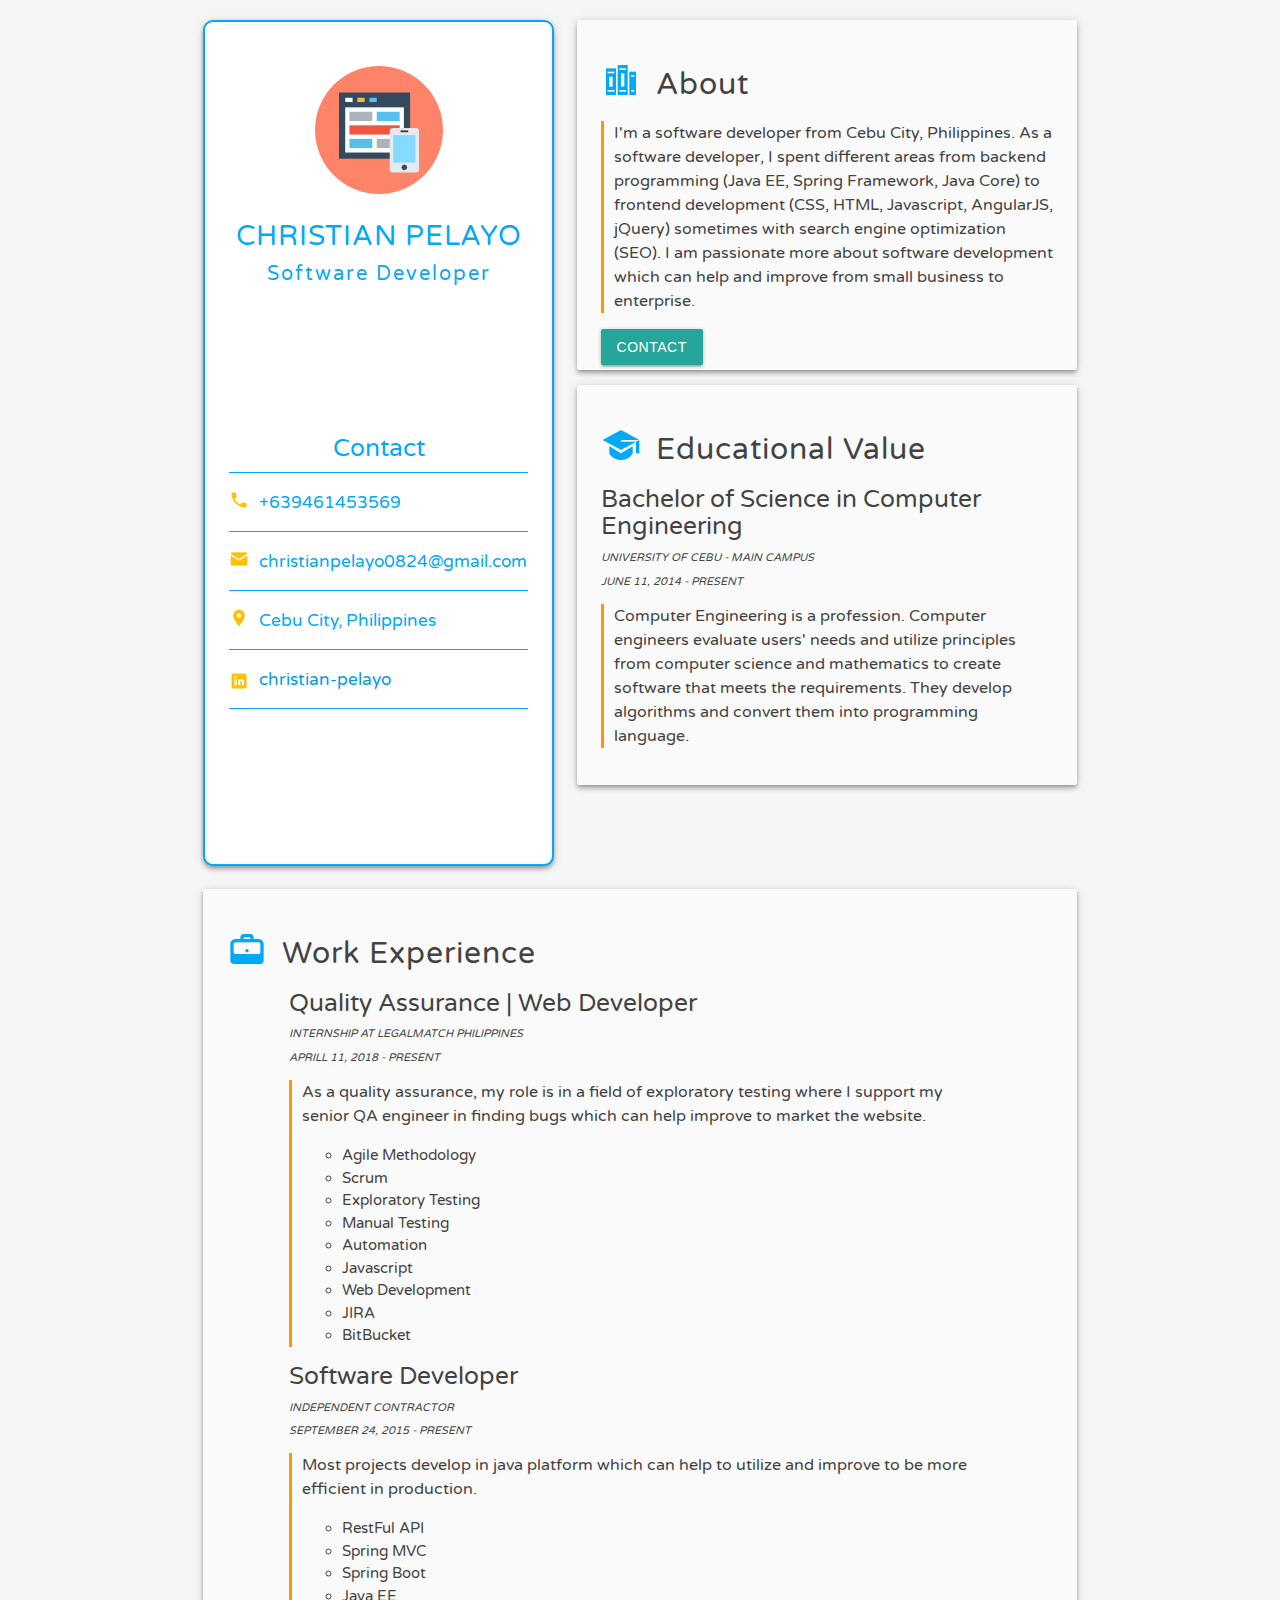
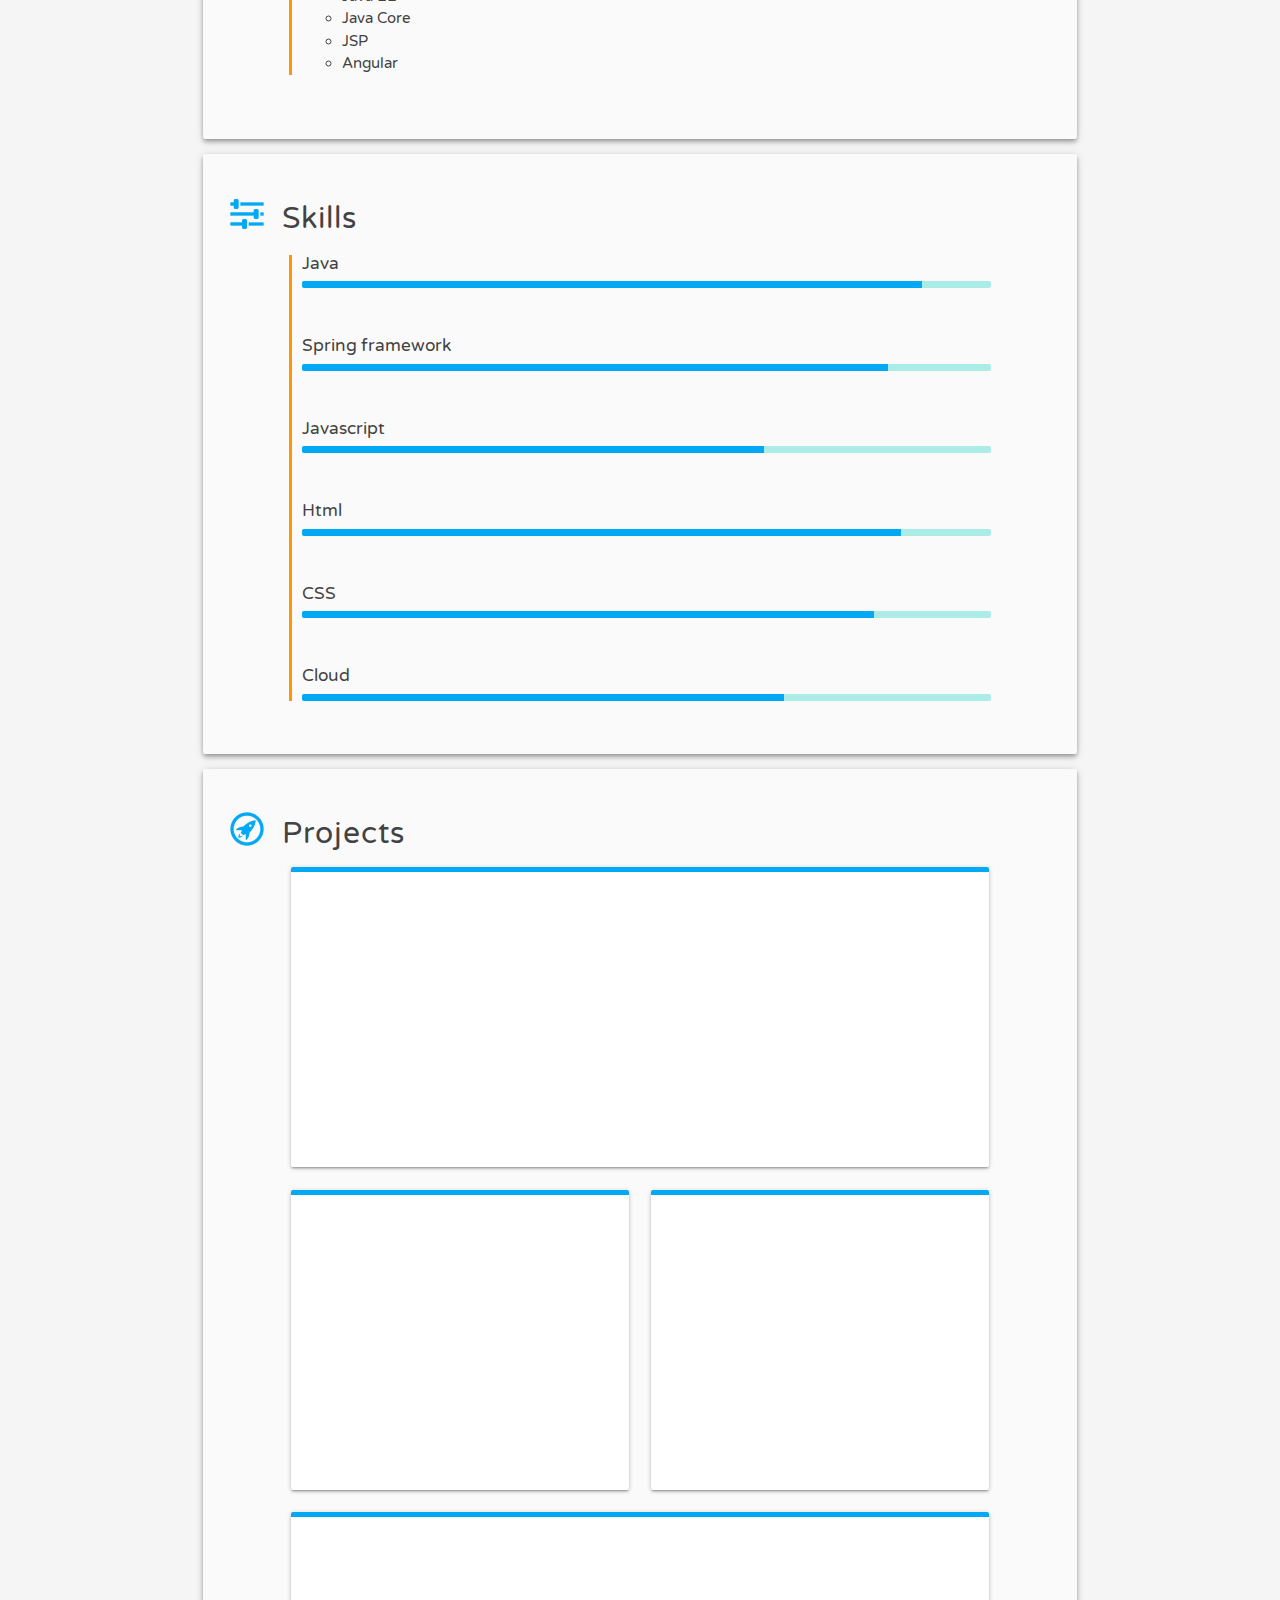
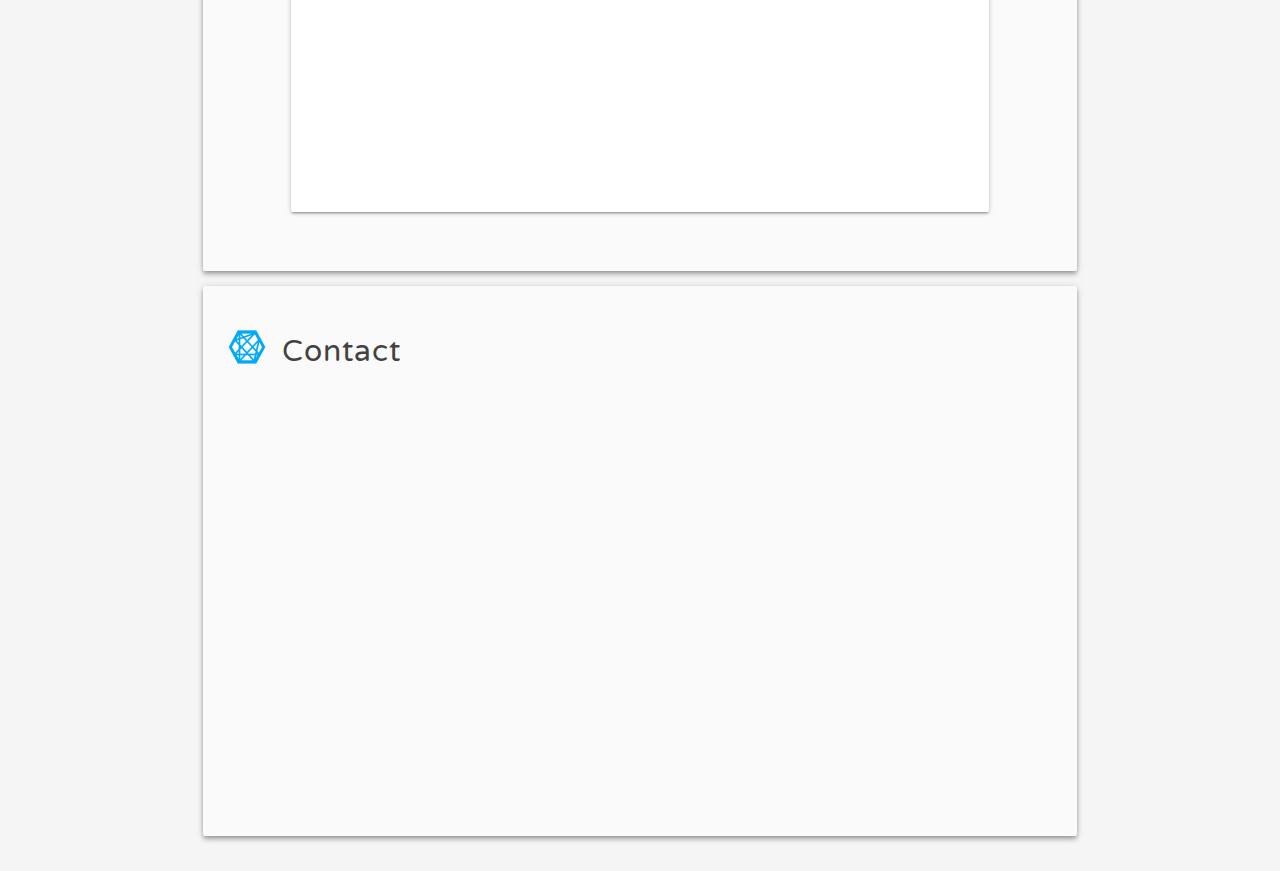
==== public/index.html @ 95237015 "My Profile" ====
<!DOCTYPE html>
<html lang="en">

<head>
    <link rel="stylesheet" href="css/materialize.min.css">
    <link rel="stylesheet" href="css/style.css">
    <meta charset="UTF-8">
    <meta name="viewport" content="width=device-width, initial-scale=1.0">
    <meta http-equiv="X-UA-Compatible" content="ie=edge">
    <title>My Profile</title>
</head>

<body>
    <div class="container">
        <div class="row">

            <!-- Information Section -->
            <section class="col s12 m12 l5">
                <div class="card-panel z-depth-2" id="information-section">
                    <div class="container center">
                        <img src="img/browser.png" alt="" id="profile-image">
                    </div>
                    <div class="div" id="name-wrapper">
                        <h5 class="thin center-align" id="myName">
                            Christian Pelayo
                        </h5>
                        <h6 class="center-align" id="name-title">Software Developer</h6>
                    </div>
                    <div id="contact-information-wrapper">
                        <div id="contact-information">
                            <h5 class="center-align thin">Contact</h5>
                            <hr>
                            <img src="img/icons8-phone-20.png" alt="" id="icon">
                            <h6 class="left-align">+639461453569</h6>
                            <hr>
                            <img src="img/icons8-new-post-20.png" alt="" id="icon">
                            <h6 class="left-align">christianpelayo0824@gmail.com</h6>
                            <hr>
                            <img src="img/icons8-marker-20.png" alt="" id="icon">
                            <h6 class="left-align">Cebu City, Philippines</h6>
                            <hr>
                            <img src="img/icons8-linkedin-20.png" alt="" id="icon">
                            <a href="https://www.linkedin.com/in/christian-pelayo/">
                                <h6 class="left-align">christian-pelayo</h6>
                            </a>
                            <hr>
                        </div>
                    </div>
                </div>
            </section>

            <!-- About Section -->
            <section class="col s12 m12 l7">
                <div class="card-panel z-depth-2" id="about-section">
                    <div class="icon-title-wrapper">
                        <img class="title-icon" src="img/Courses.png" alt="" id="sample-two">
                        <h5 class="title-section">About</h5>
                    </div>
                    <div class="div-wrapper">
                        <p class="flow-text">I'm a software developer from Cebu City, Philippines. As a software developer, I spent different
                            areas from backend programming (Java EE, Spring Framework, Java Core) to frontend development
                            (CSS, HTML, Javascript, AngularJS, jQuery) sometimes with search engine optimization (SEO). I
                            am passionate more about software development which can help and improve from small business
                            to enterprise. </p>
                    </div>
                    <button class="btn">Contact</button>
                </div>

                <!-- Educational Value -->
                <div class="card-panel z-depth-2" id="educational-value-section">
                    <div class="icon-title-wrapper">
                        <img class="title-icon" src="img/Graduation Cap.png" alt="" id="sample-two">
                        <h5 class="title-section">Educational Value</h5>
                    </div>
                    <div>
                        <h5 class="">Bachelor of Science in Computer Engineering</h5>
                        <h6>
                            <strong></strong>University of Cebu - Main Campus</strong>
                        </h6>
                        <h6 class="thin">June 11, 2014 - Present</h6>
                        <div class="div-wrapper">
                            <p>Computer Engineering is a profession. Computer engineers evaluate users' needs and utilize principles
                                from computer science and mathematics to create software that meets the requirements. They
                                develop algorithms and convert them into programming language.</p>
                        </div>
                    </div>
                </div>
            </section>


            <div class="col s12 m12 l12">
                <!-- Work Experience -->
                <div class="card-panel z-depth-2" id="work-experience-section">
                    <div class="icon-title-wrapper">
                        <img class="title-icon" src="img/Business.png" alt="" id="sample-two">
                        <h5 class="title-section">Work Experience</h5>
                    </div>
                    <div class="container-panel">
                        <h5>Quality Assurance | Web Developer</h5>
                        <h6>
                            <strong>Internship at LegalMatch Philippines</strong>
                        </h6>
                        <h6 class="">Aprill 11, 2018 - Present</h6>
                        <div class="div-wrapper">
                            <p>As a quality assurance, my role is in a field of exploratory testing where I support my senior
                                QA engineer in finding bugs which can help improve to market the website.</p>
                            <ul>
                                <li>Agile Methodology</li>
                                <li>Scrum</li>
                                <li>Exploratory Testing</li>
                                <li>Manual Testing</li>
                                <li>Automation</li>
                                <li>Javascript</li>
                                <li>Web Development</li>
                                <li>JIRA</li>
                                <li>BitBucket</li>
                            </ul>
                        </div>

                        <h5 class="">Software Developer</h5>
                        <h6>
                            <strong>Independent Contractor</strong>
                        </h6>
                        <h6 class="thin">September 24, 2015 - Present</h6>
                        <div class="div-wrapper">
                            <p>Most projects develop in java platform which can help to utilize and improve to be more efficient
                                in production.</p>
                            <ul>
                                <li>RestFul API</li>
                                <li>Spring MVC</li>
                                <li>Spring Boot</li>
                                <li>Java EE</li>
                                <li>Java Core</li>
                                <li>JSP</li>
                                <li>Angular</li>
                            </ul>
                        </div>
                    </div>
                </div>

                <!-- Skill Section -->
                <section class="card-panel z-depth-2" id="skill-section">
                    <div class="icon-title-wrapper">
                        <img class="title-icon" src="img/Horizontal Settings.png" alt="" id="sample-two">
                        <h5 class="title-section">Skills</h5>
                    </div>
                    <div class="container-panel">
                        <div class="div-wrapper">

                            <h6>Java</h6>
                            <div class="progress">
                                <div class="determinate" style="width: 90%"></div>
                            </div>
                            <br>
                            <h6>Spring framework</h6>
                            <div class="progress">
                                <div class="determinate" style="width: 85%"></div>
                            </div>
                            <br>
                            <h6>Javascript</h6>
                            <div class="progress">
                                <div class="determinate" style="width: 67%"></div>
                            </div>
                            <br>
                            <h6>Html</h6>
                            <div class="progress">
                                <div class="determinate" style="width: 87%"></div>
                            </div>
                            <br>
                            <h6>CSS</h6>
                            <div class="progress">
                                <div class="determinate" style="width: 83%"></div>
                            </div>
                            <br>
                            <h6>Cloud</h6>
                            <div class="progress">
                                <div class="determinate" style="width: 70%"></div>
                            </div>
                        </div>
                    </div>
                </section>
                <section class="card-panel z-depth-2" id="project-section">
                    <div class="icon-title-wrapper">
                        <img class="title-icon" src="img/Launchpad.png" alt="" id="sample-two">
                        <h5 class="title-section">Projects</h5>
                        <div class="row">
                            <div class="container-panel">
                                <div class="col s12 m12 l12">
                                    <div class="card small project-cards"></div>
                                </div>
                                <div class="col s12 m12 l6">
                                    <div class="card small project-cards"></div>
                                </div>
                                <div class="col s12 m12 l6">
                                    <div class="card small project-cards"></div>
                                </div>
                                <div class="col s12 m12 l12">
                                    <div class="card small project-cards"></div>
                                </div>
                            </div>
                        </div>
                    </div>
                </section>
                <section class="card-panel z-depth-2" id="contact-section">
                    <div class="icon-title-wrapper">
                        <img class="title-icon" src="img/Connect Develop.png" alt="" id="sample-two">
                        <h5 class="title-section">Contact</h5>
                    </div>
                </section>
            </div>
        </div>
    </div>
</body>

</html>
---- public/css/style.css ----
@font-face {
    font-family: VarelaRound-Regular;
    src: url(../fonts/VarelaRound-Regular.ttf);
}

/* Custom font classes */

.regular {
    font-family: VarelaRound-Regular;
}

/* ############################### */

/* Global Variables */

/* ############################### */

* {
    font-family: VarelaRound-Regular;
}

body {
    background-color: #f5f5f5;
}

.container-panel {
    width: 85%;
    margin: auto;
}

.flow-text {
    font-size: 15px;
}

p {
    font-size: 15px;
}

.div-section {
    padding-bottom: 10px;
}

.title-section {
    margin-left: 55px;
    padding-top: 8px;
    letter-spacing: 1px;
    font-weight: 300;
    color: #424242;
    font-size: 30px;
    font-family: VarelaRound-Regular;
    font-stretch: narrower;
}

#sample-one {
    float: left;
}

#sample-two {
    float: left;
}

.icon-title-wrapper {
    margin-bottom: 20px;
}

/* ############################### */

/* Information-section */

/* ############################### */

#information-section {
    height: 765px;
    border: 2px solid #03a9f4;
    border-radius: 10px;
    color: #03a9f4;
}

#profile-image {
    margin-top: 20px;
}

#name-wrapper {
    margin-top: 20px;
}

#myName {
    letter-spacing: 1px;
    font-size: 28px;
    text-transform: uppercase;
    font-stretch: narrower;
}

#name-title {
    padding-bottom: 20px;
    letter-spacing: 2px;
    font-stretch: condensed;
    font-weight: 300;
    font-size: 20px;
    font-stretch: narrower;
}

#information-section #icon {
    padding-top: 10px;
    padding-right: 10px;
    float: left;
}


#contact-information {
    margin-top: 130px;
}

#contact-information h6 {
    padding: 10px 0 10px 0;
}

#information-section hr{
    height: 1px;
    background-color: #03a9f4;
    border: none;
}

#icon {
    padding-right: 10px;
}

#information-section,
#first-section {
    margin-top: 20px;
}


/* ############################### */

/* about section */

/* ############################### */

#about-section {
    height: 350px;
    margin-top: 20px;
    background: #fafafa;
    color: #424242;
}

#about-section a {
    background: #ff8a65;
}

#about-section p {
    font-size: 16px;
}

/* ############################### */

/* Work Experience section     */

/* ############################### */

#work-experience-section {
    height: 850px;
    background: #fafafa;
    color: #424242;
}

#work-experience-section h6 {
    text-transform: uppercase;
    font-size: 11px;
    font-style: italic; 
}

.div-wrapper {
    padding-left: 10px;
    border-left: 3px solid #ff9800;
}

.div-wrapper ul {
    padding-left: 40px;
}

.experience-wrapper p {
    padding-left: 10px;
    margin-bottom: 20px;
}



#work-experience-section p {
    font-size: 16px;
}

ul:not(.browser-default)>li {
    list-style-type: circle;
}

/* ############################### */

/* Educational Value section     */

/* ############################### */

#educational-value-section {
    height: 400px;
    background: #fafafa;
    color: #424242;
}

#educational-value-section h6 {
    text-transform: uppercase;
    font-size: 11px;
    font-style: italic;
}

#educational-value-section p {
    font-size: 16px;
}

/* ############################### */

/* Skill section     */

/* ############################### */

#skill-section {
    background: #fafafa;
    color: #424242;
    height: 600px;
}

.progress .determinate {
    background: #03a9f4;
}

.progress {
    backgrouuppercasend: #81d4fa;
    height: 7px;
}

/* ############################### */

/* Project section     */

/* ############################### */

#project-section {
    background-color: #fafafa;
}

#project-section .project-cards{
    border-top: #03a9f4 solid 5px;
}

/* ############################### */

/* Contact section     */

/* ############################### */

#contact-section {
    height: 550px;
    background-color: #fafafa;
}

/* ############################### */

/* Media Queries     */

/* ############################### */

@media screen and (max-width: 1300px) {
    #information-section{
        height: 94vh;
        width: auto;
        position: relative;
    }
    #about-section,
    #work-experience-section,
    #educational-value-section,
    #skill-section {
        width: auto;
    }
}
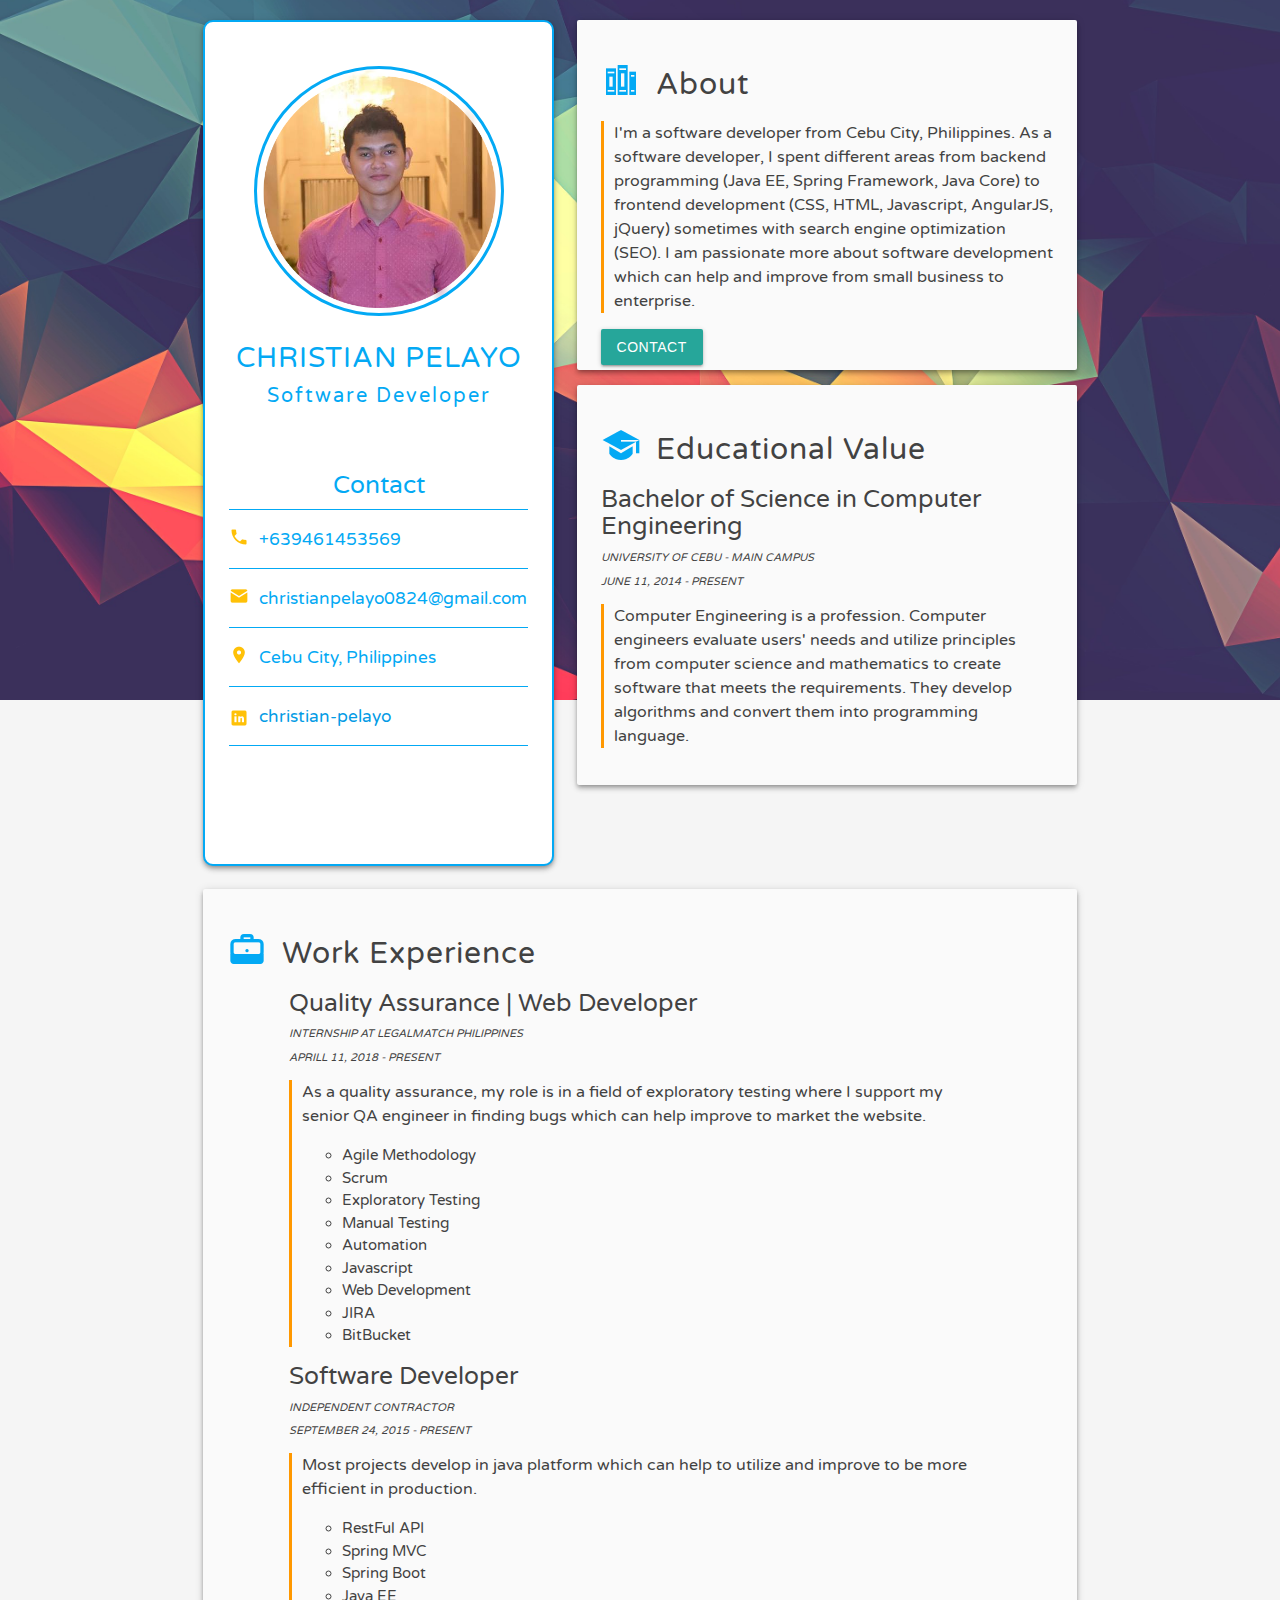
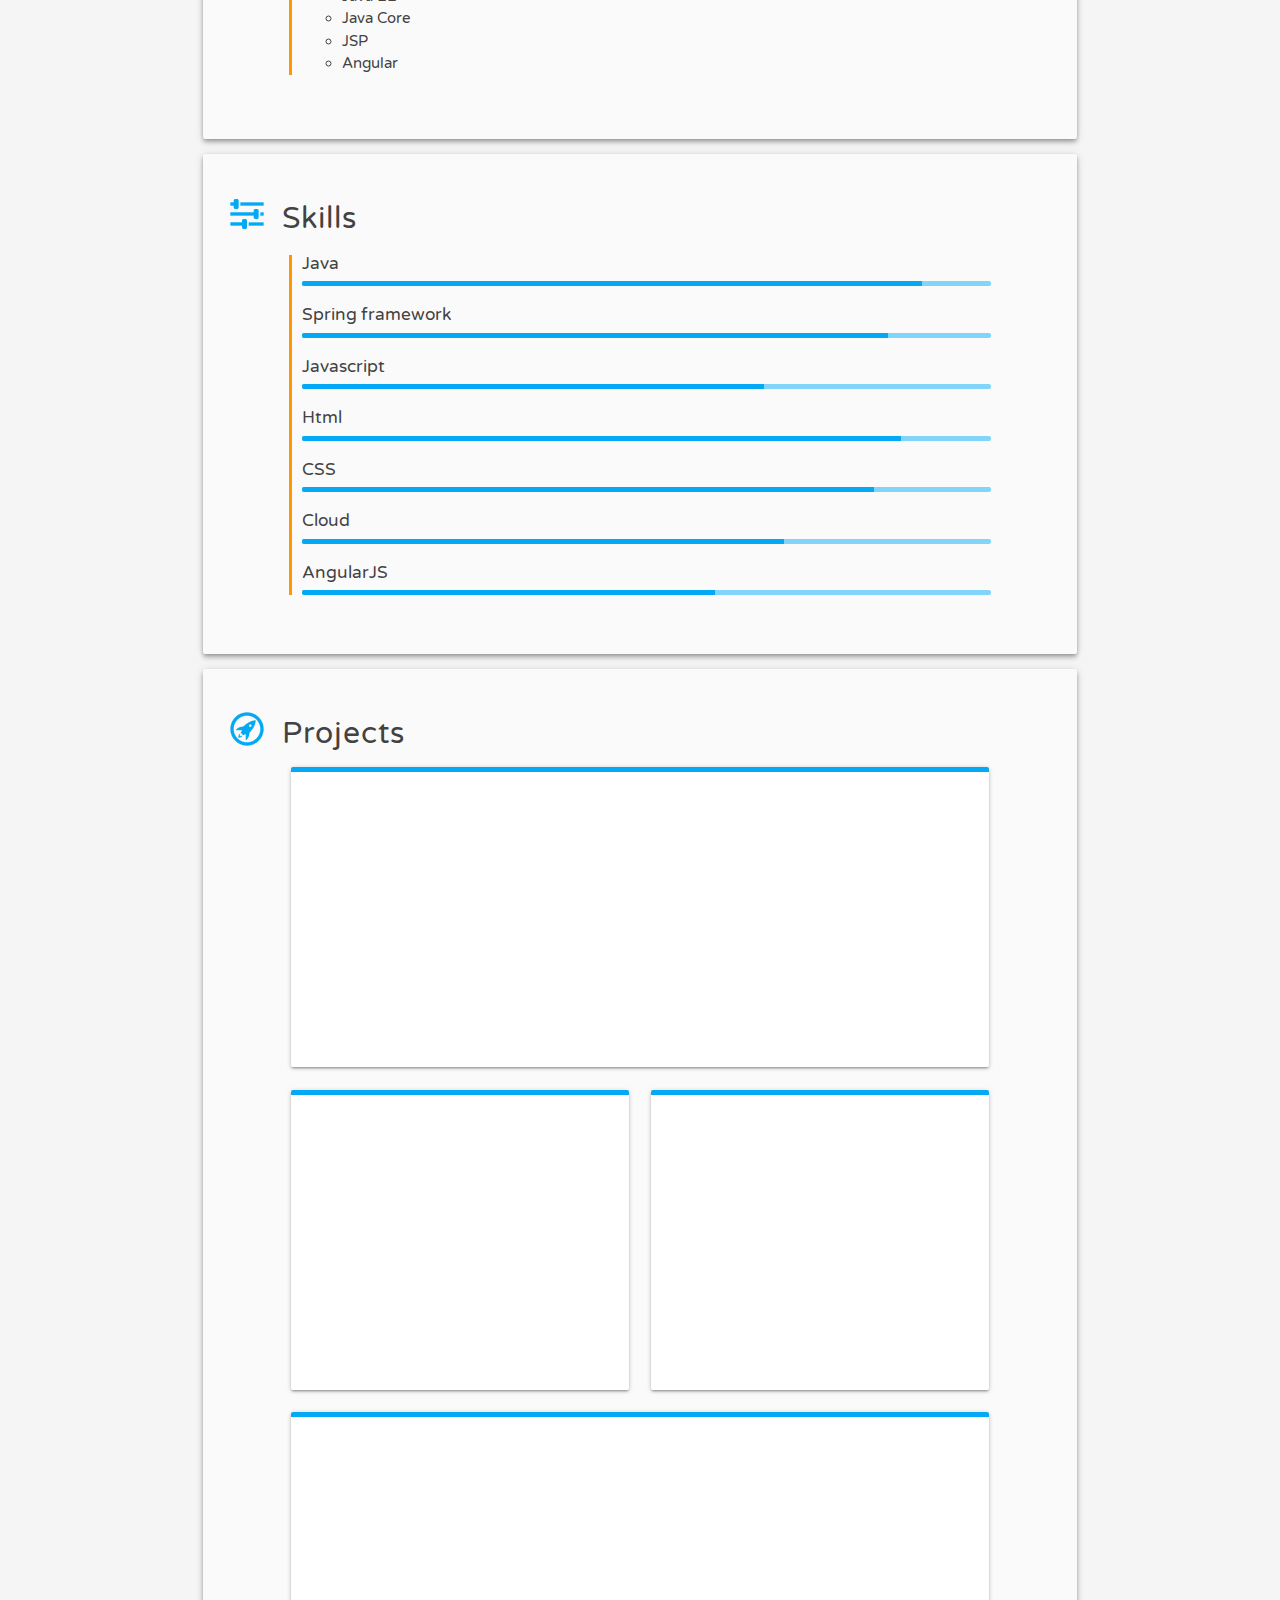
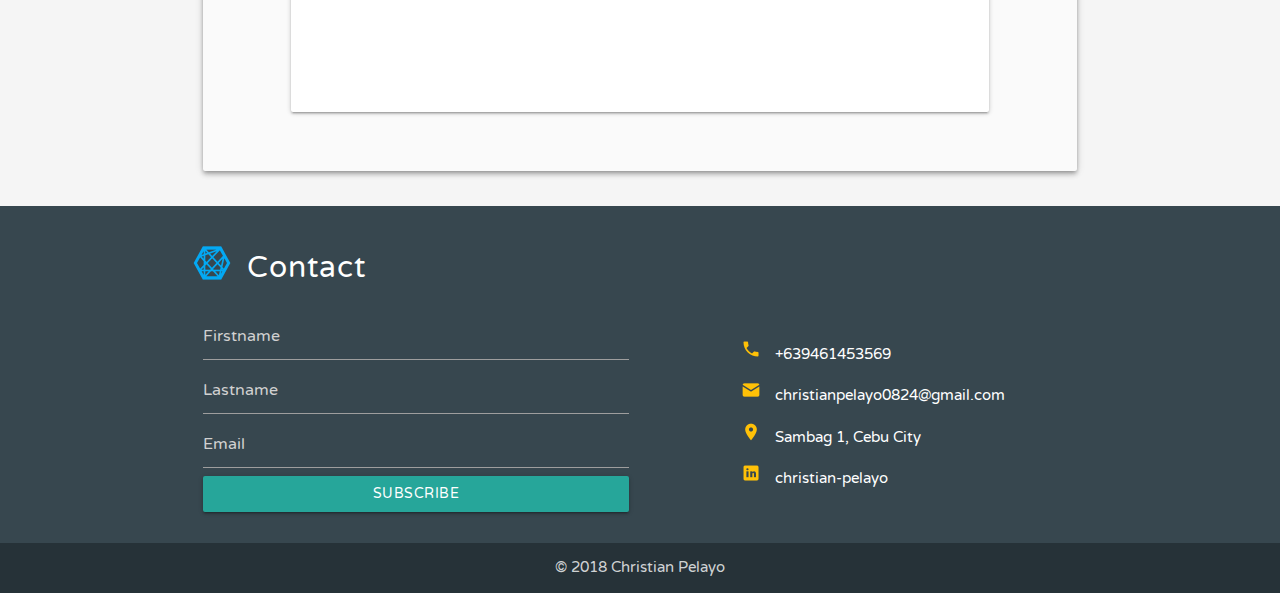
==== commit 399ff113: "Profile picture, Footer and Contacts being update" ====
--- a/public/index.html
+++ b/public/index.html
@@ -7,18 +7,17 @@
     <meta charset="UTF-8">
     <meta name="viewport" content="width=device-width, initial-scale=1.0">
     <meta http-equiv="X-UA-Compatible" content="ie=edge">
-    <title>My Profile</title>
+    <title>Christian Pelayo | Profile</title>
 </head>
 
 <body>
     <div class="container">
         <div class="row">
-
             <!-- Information Section -->
             <section class="col s12 m12 l5">
                 <div class="card-panel z-depth-2" id="information-section">
-                    <div class="container center">
-                        <img src="img/browser.png" alt="" id="profile-image">
+                    <div class=" center">
+                        <img src="img/profile-circle.png" alt="" id="profile-image">
                     </div>
                     <div class="div" id="name-wrapper">
                         <h5 class="thin center-align" id="myName">
@@ -146,35 +145,33 @@
                     </div>
                     <div class="container-panel">
                         <div class="div-wrapper">
-
                             <h6>Java</h6>
                             <div class="progress">
                                 <div class="determinate" style="width: 90%"></div>
                             </div>
-                            <br>
                             <h6>Spring framework</h6>
                             <div class="progress">
                                 <div class="determinate" style="width: 85%"></div>
                             </div>
-                            <br>
                             <h6>Javascript</h6>
                             <div class="progress">
                                 <div class="determinate" style="width: 67%"></div>
                             </div>
-                            <br>
                             <h6>Html</h6>
                             <div class="progress">
                                 <div class="determinate" style="width: 87%"></div>
                             </div>
-                            <br>
                             <h6>CSS</h6>
                             <div class="progress">
                                 <div class="determinate" style="width: 83%"></div>
                             </div>
-                            <br>
                             <h6>Cloud</h6>
                             <div class="progress">
                                 <div class="determinate" style="width: 70%"></div>
+                            </div>
+                            <h6>AngularJS</h6>
+                            <div class="progress">
+                                <div class="determinate" style="width: 60%"></div>
                             </div>
                         </div>
                     </div>
@@ -201,15 +198,71 @@
                         </div>
                     </div>
                 </section>
-                <section class="card-panel z-depth-2" id="contact-section">
+                <!-- Contact Section -->
+                <!-- <section class="card-panel z-depth-2" id="contact-section">
                     <div class="icon-title-wrapper">
                         <img class="title-icon" src="img/Connect Develop.png" alt="" id="sample-two">
                         <h5 class="title-section">Contact</h5>
                     </div>
-                </section>
+                </section> -->
             </div>
         </div>
     </div>
+    <footer class="page-footer">
+        <div id="sub-footer">
+            <div class="container">
+                <div class="icon-title-wrapper">
+                    <img class="title-icon" src="img/Connect Develop.png" alt="" id="sample-two">
+                    <h5 class="title-section">Contact</h5>
+                </div>
+            </div>
+            <div class="container">
+                <div class=" row">
+                    <div class="col l6" id="contact-left-panel">
+                        <input type="text" placeholder="Firstname">
+                        <br>
+                        <input type="text" placeholder="Lastname">
+                        <br>
+                        <input type="email" placeholder="Email">
+                        <button type="submit" class="btn">Subscribe</button>
+                    </div>
+                    <div class="col l6" id="contact-right-panel">
+                        <ul>
+                            <li>
+                                <img src="img/icons8-phone-20.png" alt="">
+                            </li>
+                            <li>+639461453569</li>
+                        </ul>
+                        <ul>
+                            <li>
+                                <img src="img/icons8-new-post-20.png" alt="">
+                            </li>
+                            <li>christianpelayo0824@gmail.com</li>
+                        </ul>
+                        <ul>
+                            <li>
+                                <img src="img/icons8-marker-20.png" alt="">
+                            </li>
+                            <li>Sambag 1, Cebu City</li>
+                        </ul>
+                        <ul>
+                            <li>
+                                <img src="img/icons8-linkedin-20.png" alt="">
+                            </li>
+                            <li>
+                                <a href="https://www.linkedin.com/in/christian-pelayo/"> christian-pelayo</a>
+                            </li>
+                        </ul>
+                    </div>
+                </div>
+            </div>
+        </div>
+        <div class="footer-copyright">
+            <div class="container center">
+                &copy; 2018 Christian Pelayo
+            </div>
+        </div>
+    </footer>
 </body>
 
 </html>--- a/public/css/style.css
+++ b/public/css/style.css
@@ -22,6 +22,11 @@
 
 body {
     background-color: #f5f5f5;
+    background-image: url(../img/background8.jpg);
+    background-attachment: fixed;
+    background-size: cover;
+    background-repeat: no-repeat;
+    background-position-y: -200px;
 }
 
 .container-panel {
@@ -79,6 +84,9 @@
 
 #profile-image {
     margin-top: 20px;
+    height: 250px;
+    border-style: solid;
+    border-radius: 150px;
 }
 
 #name-wrapper {
@@ -109,7 +117,7 @@
 
 
 #contact-information {
-    margin-top: 130px;
+    margin-top: 45px;
 }
 
 #contact-information h6 {
@@ -226,7 +234,7 @@
 #skill-section {
     background: #fafafa;
     color: #424242;
-    height: 600px;
+    height: 500px;
 }
 
 .progress .determinate {
@@ -234,8 +242,9 @@
 }
 
 .progress {
-    backgrouuppercasend: #81d4fa;
-    height: 7px;
+    margin-bottom: 20px;
+    background-color: #81d4fa;
+    height: 5px;
 }
 
 /* ############################### */
@@ -259,9 +268,57 @@
 /* ############################### */
 
 #contact-section {
-    height: 550px;
+    height: 400px;
     background-color: #fafafa;
 }
+
+#contact-left-panel input:first-child{
+    padding-top: 10px;
+}
+
+#contact-left-panel input{
+    font-family: VarelaRound-Regular;
+}
+
+#contact-left-panel button{
+    font-family: VarelaRound-Regular;
+    width: 100%;
+}
+
+#contact-right-panel {
+    padding-top: 20px;
+    color: white;
+}
+
+#contact-right-panel a{
+    color: white;
+}
+
+#contact-right-panel ul{
+    padding-left: 90px;
+}
+
+#contact-right-panel li{
+    display: inline;
+    padding-right: 10px;
+}
+
+/* Footer */
+.page-footer {
+    background-color: #37474F;
+}
+
+#sub-footer {
+    height: 300px;
+}
+
+#sub-footer h5{
+    color:white;
+}
+
+.footer-copyright {
+    background-color:#263238 !important;
+} 
 
 /* ############################### */
 
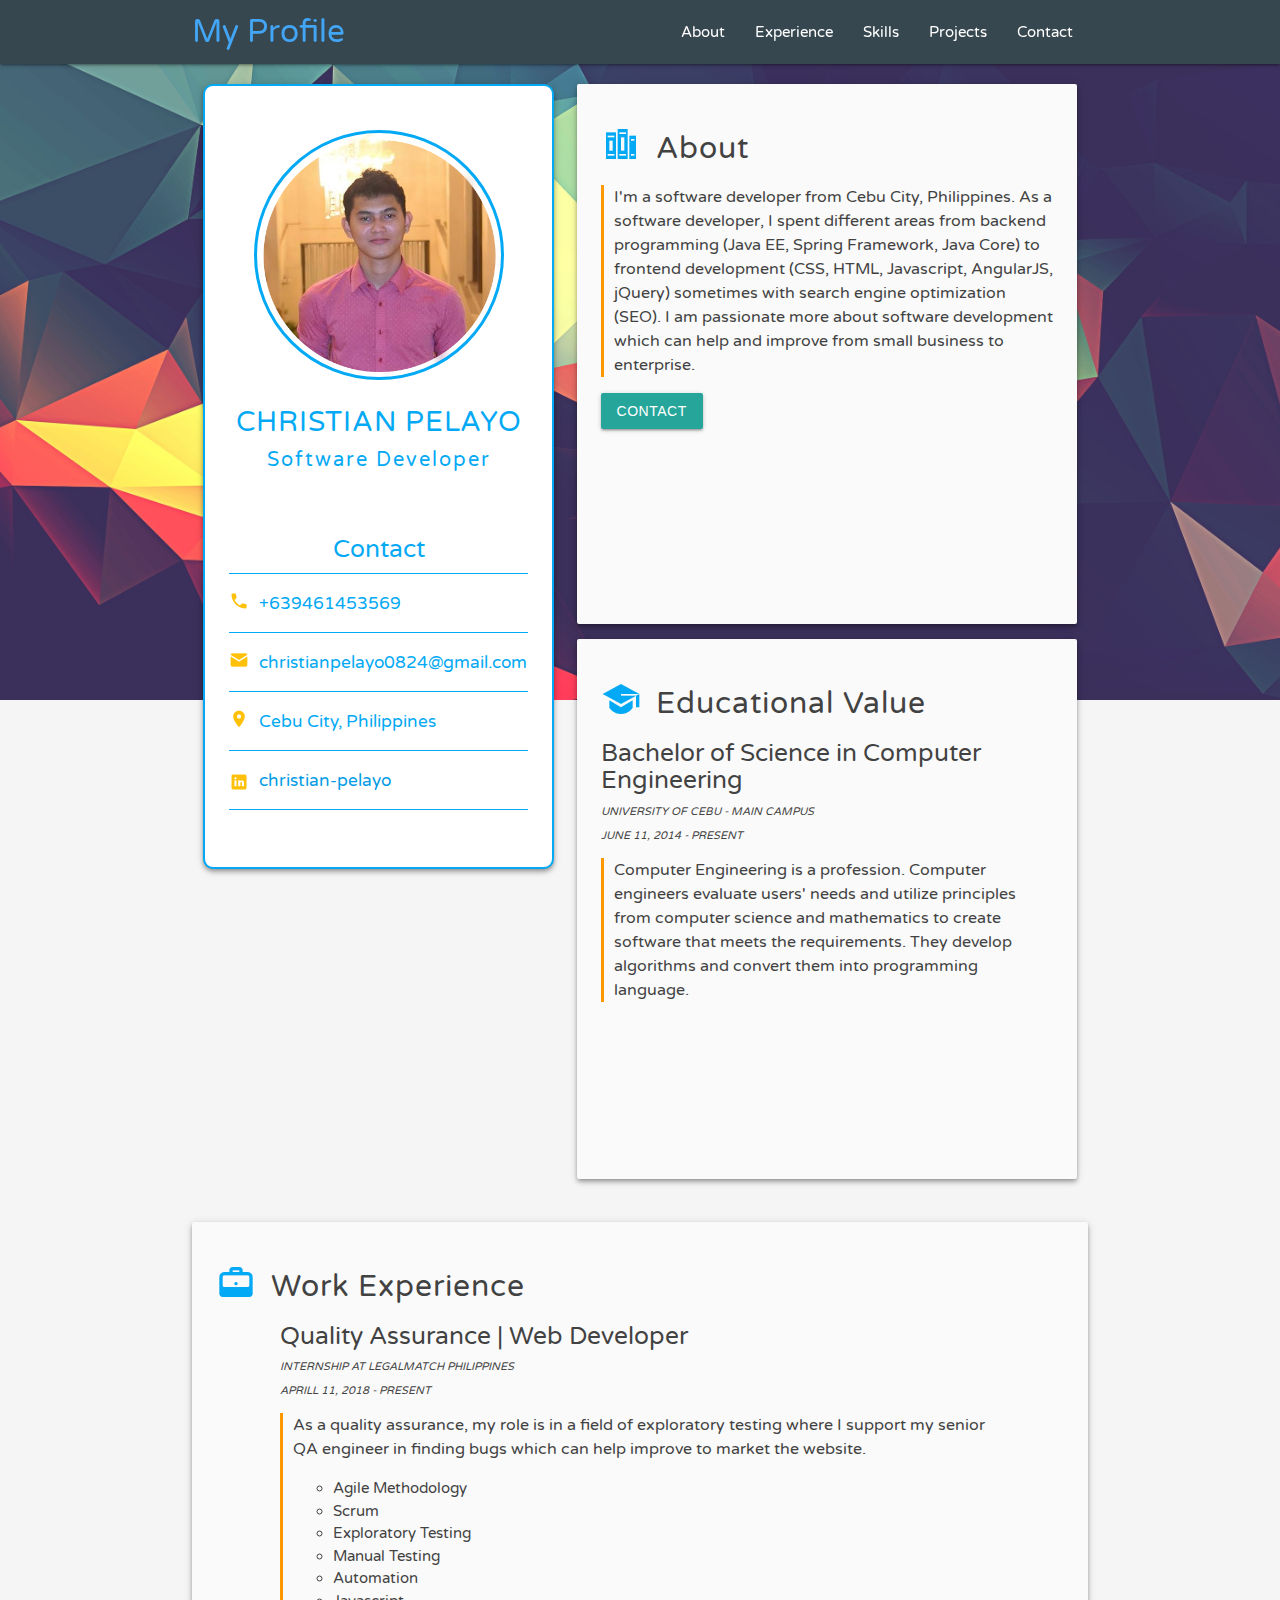
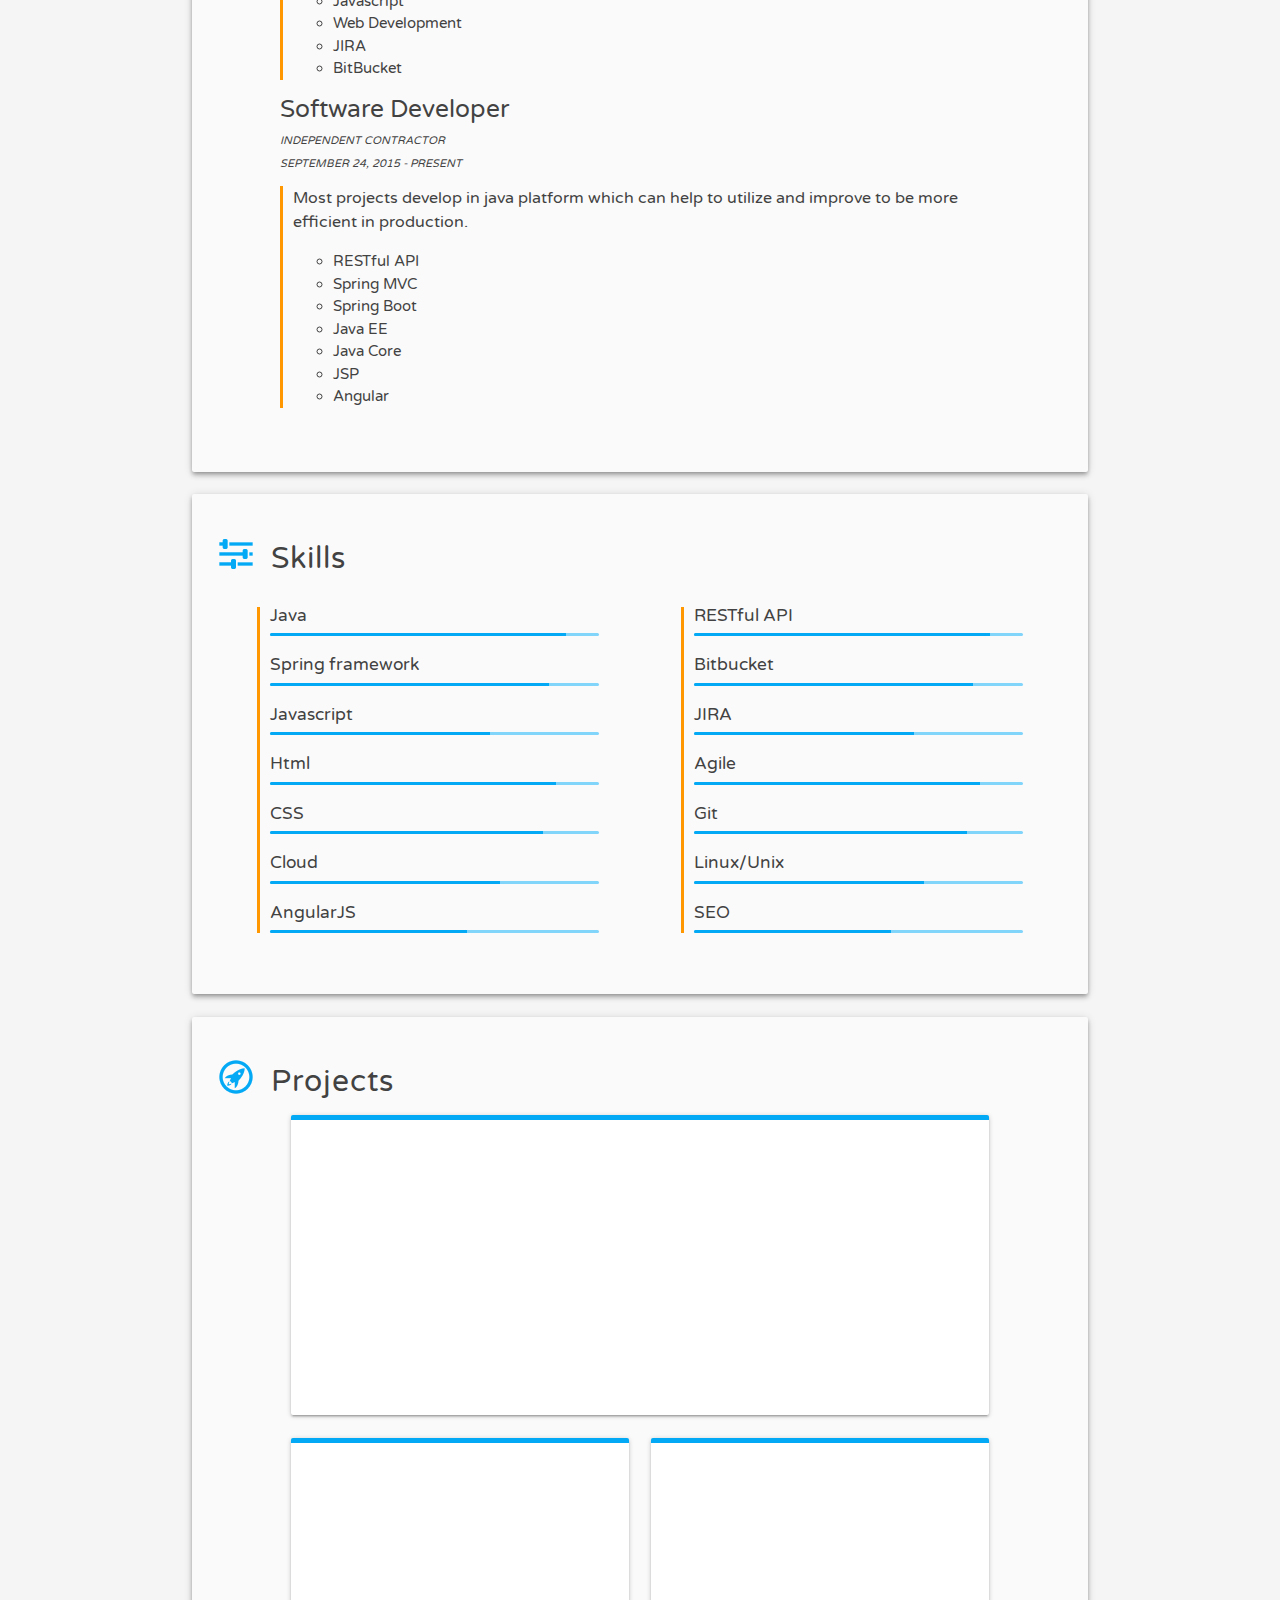
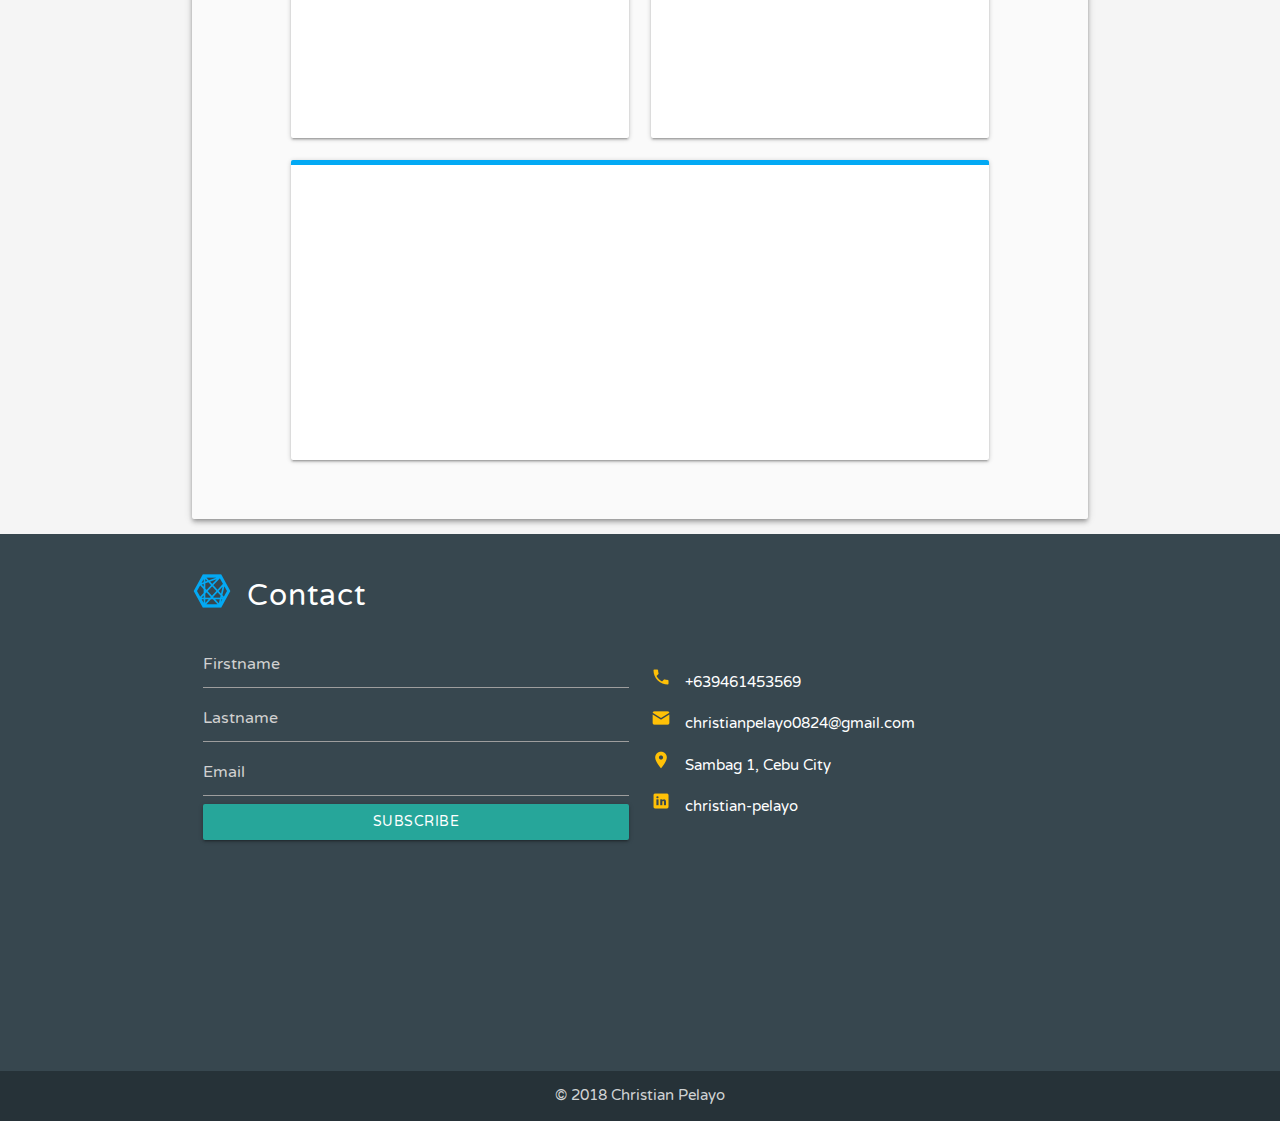
==== commit f3b9503f: "Navbar added" ====
--- a/public/index.html
+++ b/public/index.html
@@ -11,203 +11,285 @@
 </head>
 
 <body>
-    <div class="container">
-        <div class="row">
-            <!-- Information Section -->
-            <section class="col s12 m12 l5">
-                <div class="card-panel z-depth-2" id="information-section">
-                    <div class=" center">
-                        <img src="img/profile-circle.png" alt="" id="profile-image">
-                    </div>
-                    <div class="div" id="name-wrapper">
-                        <h5 class="thin center-align" id="myName">
-                            Christian Pelayo
-                        </h5>
-                        <h6 class="center-align" id="name-title">Software Developer</h6>
-                    </div>
-                    <div id="contact-information-wrapper">
-                        <div id="contact-information">
-                            <h5 class="center-align thin">Contact</h5>
-                            <hr>
-                            <img src="img/icons8-phone-20.png" alt="" id="icon">
-                            <h6 class="left-align">+639461453569</h6>
-                            <hr>
-                            <img src="img/icons8-new-post-20.png" alt="" id="icon">
-                            <h6 class="left-align">christianpelayo0824@gmail.com</h6>
-                            <hr>
-                            <img src="img/icons8-marker-20.png" alt="" id="icon">
-                            <h6 class="left-align">Cebu City, Philippines</h6>
-                            <hr>
-                            <img src="img/icons8-linkedin-20.png" alt="" id="icon">
-                            <a href="https://www.linkedin.com/in/christian-pelayo/">
-                                <h6 class="left-align">christian-pelayo</h6>
-                            </a>
-                            <hr>
-                        </div>
-                    </div>
-                </div>
-            </section>
-
-            <!-- About Section -->
-            <section class="col s12 m12 l7">
-                <div class="card-panel z-depth-2" id="about-section">
-                    <div class="icon-title-wrapper">
-                        <img class="title-icon" src="img/Courses.png" alt="" id="sample-two">
-                        <h5 class="title-section">About</h5>
-                    </div>
+    <header>
+        <div class="navbar-fixed">
+            <nav>
+                <div class="container">
+                    <div class="nav-wrapper">
+                        <a href="#" class="brand-logo">My Profile</a>
+                        <ul id="nav-mobile" class="right hide-on-med-and-down">
+                            <li>
+                                <a href="#about-section" class="">About</a>
+                            </li>
+                            <li>
+                                <a href="#experience-section">Experience</a>
+                            </li>
+                            <li>
+                                <a href="#skill-section">Skills</a>
+                            </li>
+                            <li>
+                                <a href="#project-section">Projects</a>
+                            </li>
+                            <li>
+                                <a href="#contact-section">Contact</a>
+                            </li>
+                        </ul>
+                    </div>
+                </div>
+            </nav>
+        </div>
+    </header>
+
+    <!-- Information and About Section -->
+    <span class="anchor" id="about-section"></span>
+    <section>
+        <div class="container">
+            <!-- Information div -->
+            <div class="row">
+                <div class="col s12 m12 l5" id="home">
+                    <div class="card-panel z-depth-2" id="information-div">
+                        <div class=" center">
+                            <img src="img/profile-circle.png" alt="" id="profile-image">
+                        </div>
+                        <div class="div" id="name-wrapper">
+                            <h5 class="thin center-align" id="myName">
+                                Christian Pelayo
+                            </h5>
+                            <h6 class="center-align" id="name-title">Software Developer</h6>
+                        </div>
+                        <div id="contact-information-wrapper">
+                            <div id="contact-information">
+                                <h5 class="center-align thin">Contact</h5>
+                                <hr>
+                                <img src="img/icons8-phone-20.png" alt="" id="icon">
+                                <h6 class="left-align">+639461453569</h6>
+                                <hr>
+                                <img src="img/icons8-new-post-20.png" alt="" id="icon">
+                                <h6 class="left-align">christianpelayo0824@gmail.com</h6>
+                                <hr>
+                                <img src="img/icons8-marker-20.png" alt="" id="icon">
+                                <h6 class="left-align">Cebu City, Philippines</h6>
+                                <hr>
+                                <img src="img/icons8-linkedin-20.png" alt="" id="icon">
+                                <a href="https://www.linkedin.com/in/christian-pelayo/">
+                                    <h6 class="left-align">christian-pelayo</h6>
+                                </a>
+                                <hr>
+                            </div>
+                        </div>
+                    </div>
+                </div>
+
+                <!-- About div -->
+                <div class="col s12 m12 l7">
+                    <div class="card-panel z-depth-2" id="about-div">
+                        <div class="icon-title-wrapper">
+                            <img class="title-icon" src="img/Courses.png" alt="" id="sample-two">
+                            <h5 class="title-section">About</h5>
+                        </div>
+                        <div class="div-wrapper">
+                            <p class="flow-text">I'm a software developer from Cebu City, Philippines. As a software developer, I spent different
+                                areas from backend programming (Java EE, Spring Framework, Java Core) to frontend development
+                                (CSS, HTML, Javascript, AngularJS, jQuery) sometimes with search engine optimization (SEO).
+                                I am passionate more about software development which can help and improve from small business
+                                to enterprise. </p>
+                        </div>
+                        <button class="btn">Contact</button>
+                    </div>
+
+                    <!-- Educational Value -->
+                    <div class="card-panel z-depth-2" id="educational-value-section">
+                        <div class="icon-title-wrapper">
+                            <img class="title-icon" src="img/Graduation Cap.png" alt="" id="sample-two">
+                            <h5 class="title-section">Educational Value</h5>
+                        </div>
+                        <div>
+                            <h5 class="">Bachelor of Science in Computer Engineering</h5>
+                            <h6>
+                                <strong></strong>University of Cebu - Main Campus</strong>
+                            </h6>
+                            <h6 class="thin">June 11, 2014 - Present</h6>
+                            <div class="div-wrapper">
+                                <p>Computer Engineering is a profession. Computer engineers evaluate users' needs and utilize
+                                    principles from computer science and mathematics to create software that meets the requirements.
+                                    They develop algorithms and convert them into programming language.</p>
+                            </div>
+                        </div>
+                    </div>
+                </div>
+            </div>
+            <!-- End of row -->
+        </div>
+        <!-- End Information Container -->
+    </section>
+    <!-- Work Experience -->
+    <span class="anchor" id="experience-section"></span>
+    <section>
+        <div class="container">
+            <div class="card-panel z-depth-2" id="work-experience-div">
+                <div class="icon-title-wrapper">
+                    <img class="title-icon" src="img/Business.png" alt="" id="sample-two">
+                    <h5 class="title-section">Work Experience</h5>
+                </div>
+                <div class="container-panel">
+                    <h5>Quality Assurance | Web Developer</h5>
+                    <h6>
+                        <strong>Internship at LegalMatch Philippines</strong>
+                    </h6>
+                    <h6 class="">Aprill 11, 2018 - Present</h6>
                     <div class="div-wrapper">
-                        <p class="flow-text">I'm a software developer from Cebu City, Philippines. As a software developer, I spent different
-                            areas from backend programming (Java EE, Spring Framework, Java Core) to frontend development
-                            (CSS, HTML, Javascript, AngularJS, jQuery) sometimes with search engine optimization (SEO). I
-                            am passionate more about software development which can help and improve from small business
-                            to enterprise. </p>
-                    </div>
-                    <button class="btn">Contact</button>
-                </div>
-
-                <!-- Educational Value -->
-                <div class="card-panel z-depth-2" id="educational-value-section">
-                    <div class="icon-title-wrapper">
-                        <img class="title-icon" src="img/Graduation Cap.png" alt="" id="sample-two">
-                        <h5 class="title-section">Educational Value</h5>
-                    </div>
-                    <div>
-                        <h5 class="">Bachelor of Science in Computer Engineering</h5>
-                        <h6>
-                            <strong></strong>University of Cebu - Main Campus</strong>
-                        </h6>
-                        <h6 class="thin">June 11, 2014 - Present</h6>
-                        <div class="div-wrapper">
-                            <p>Computer Engineering is a profession. Computer engineers evaluate users' needs and utilize principles
-                                from computer science and mathematics to create software that meets the requirements. They
-                                develop algorithms and convert them into programming language.</p>
-                        </div>
-                    </div>
-                </div>
-            </section>
-
-
-            <div class="col s12 m12 l12">
-                <!-- Work Experience -->
-                <div class="card-panel z-depth-2" id="work-experience-section">
-                    <div class="icon-title-wrapper">
-                        <img class="title-icon" src="img/Business.png" alt="" id="sample-two">
-                        <h5 class="title-section">Work Experience</h5>
-                    </div>
-                    <div class="container-panel">
-                        <h5>Quality Assurance | Web Developer</h5>
-                        <h6>
-                            <strong>Internship at LegalMatch Philippines</strong>
-                        </h6>
-                        <h6 class="">Aprill 11, 2018 - Present</h6>
-                        <div class="div-wrapper">
-                            <p>As a quality assurance, my role is in a field of exploratory testing where I support my senior
-                                QA engineer in finding bugs which can help improve to market the website.</p>
-                            <ul>
-                                <li>Agile Methodology</li>
-                                <li>Scrum</li>
-                                <li>Exploratory Testing</li>
-                                <li>Manual Testing</li>
-                                <li>Automation</li>
-                                <li>Javascript</li>
-                                <li>Web Development</li>
-                                <li>JIRA</li>
-                                <li>BitBucket</li>
-                            </ul>
-                        </div>
-
-                        <h5 class="">Software Developer</h5>
-                        <h6>
-                            <strong>Independent Contractor</strong>
-                        </h6>
-                        <h6 class="thin">September 24, 2015 - Present</h6>
-                        <div class="div-wrapper">
-                            <p>Most projects develop in java platform which can help to utilize and improve to be more efficient
-                                in production.</p>
-                            <ul>
-                                <li>RestFul API</li>
-                                <li>Spring MVC</li>
-                                <li>Spring Boot</li>
-                                <li>Java EE</li>
-                                <li>Java Core</li>
-                                <li>JSP</li>
-                                <li>Angular</li>
-                            </ul>
-                        </div>
-                    </div>
-                </div>
-
-                <!-- Skill Section -->
-                <section class="card-panel z-depth-2" id="skill-section">
-                    <div class="icon-title-wrapper">
-                        <img class="title-icon" src="img/Horizontal Settings.png" alt="" id="sample-two">
-                        <h5 class="title-section">Skills</h5>
-                    </div>
-                    <div class="container-panel">
-                        <div class="div-wrapper">
-                            <h6>Java</h6>
-                            <div class="progress">
-                                <div class="determinate" style="width: 90%"></div>
-                            </div>
-                            <h6>Spring framework</h6>
-                            <div class="progress">
-                                <div class="determinate" style="width: 85%"></div>
-                            </div>
-                            <h6>Javascript</h6>
-                            <div class="progress">
-                                <div class="determinate" style="width: 67%"></div>
-                            </div>
-                            <h6>Html</h6>
-                            <div class="progress">
-                                <div class="determinate" style="width: 87%"></div>
-                            </div>
-                            <h6>CSS</h6>
-                            <div class="progress">
-                                <div class="determinate" style="width: 83%"></div>
-                            </div>
-                            <h6>Cloud</h6>
-                            <div class="progress">
-                                <div class="determinate" style="width: 70%"></div>
-                            </div>
-                            <h6>AngularJS</h6>
-                            <div class="progress">
-                                <div class="determinate" style="width: 60%"></div>
-                            </div>
-                        </div>
-                    </div>
-                </section>
-                <section class="card-panel z-depth-2" id="project-section">
-                    <div class="icon-title-wrapper">
-                        <img class="title-icon" src="img/Launchpad.png" alt="" id="sample-two">
-                        <h5 class="title-section">Projects</h5>
-                        <div class="row">
-                            <div class="container-panel">
-                                <div class="col s12 m12 l12">
-                                    <div class="card small project-cards"></div>
-                                </div>
-                                <div class="col s12 m12 l6">
-                                    <div class="card small project-cards"></div>
-                                </div>
-                                <div class="col s12 m12 l6">
-                                    <div class="card small project-cards"></div>
-                                </div>
-                                <div class="col s12 m12 l12">
-                                    <div class="card small project-cards"></div>
-                                </div>
-                            </div>
-                        </div>
-                    </div>
-                </section>
-                <!-- Contact Section -->
-                <!-- <section class="card-panel z-depth-2" id="contact-section">
-                    <div class="icon-title-wrapper">
-                        <img class="title-icon" src="img/Connect Develop.png" alt="" id="sample-two">
-                        <h5 class="title-section">Contact</h5>
-                    </div>
-                </section> -->
-            </div>
-        </div>
-    </div>
+                        <p>As a quality assurance, my role is in a field of exploratory testing where I support my senior QA
+                            engineer in finding bugs which can help improve to market the website.</p>
+                        <ul>
+                            <li>Agile Methodology</li>
+                            <li>Scrum</li>
+                            <li>Exploratory Testing</li>
+                            <li>Manual Testing</li>
+                            <li>Automation</li>
+                            <li>Javascript</li>
+                            <li>Web Development</li>
+                            <li>JIRA</li>
+                            <li>BitBucket</li>
+                        </ul>
+                    </div>
+                    <h5 class="">Software Developer</h5>
+                    <h6>
+                        <strong>Independent Contractor</strong>
+                    </h6>
+                    <h6 class="thin">September 24, 2015 - Present</h6>
+                    <div class="div-wrapper">
+                        <p>Most projects develop in java platform which can help to utilize and improve to be more efficient
+                            in production.</p>
+                        <ul>
+                            <li>RESTful API</li>
+                            <li>Spring MVC</li>
+                            <li>Spring Boot</li>
+                            <li>Java EE</li>
+                            <li>Java Core</li>
+                            <li>JSP</li>
+                            <li>Angular</li>
+                        </ul>
+                    </div>
+                </div>
+            </div>
+        </div>
+    </section>
+
+    <!-- Skill Section -->
+    <span class="anchor" id="skill-section"></span>
+    <section>
+        <div class="container">
+            <div class="card-panel z-depth-2" id="skill-div">
+                <div class="icon-title-wrapper">
+                    <img class="title-icon" src="img/Horizontal Settings.png" alt="" id="sample-two">
+                    <h5 class="title-section">Skills</h5>
+                </div>
+                <div class="row">
+                    <div class="col l6 m6 s12">
+                        <div class="container-panel">
+                            <div class="div-wrapper">
+                                <h6>Java</h6>
+                                <div class="progress">
+                                    <div class="determinate" style="width: 90%"></div>
+                                </div>
+                                <h6>Spring framework</h6>
+                                <div class="progress">
+                                    <div class="determinate" style="width: 85%"></div>
+                                </div>
+                                <h6>Javascript</h6>
+                                <div class="progress">
+                                    <div class="determinate" style="width: 67%"></div>
+                                </div>
+                                <h6>Html</h6>
+                                <div class="progress">
+                                    <div class="determinate" style="width: 87%"></div>
+                                </div>
+                                <h6>CSS</h6>
+                                <div class="progress">
+                                    <div class="determinate" style="width: 83%"></div>
+                                </div>
+                                <h6>Cloud</h6>
+                                <div class="progress">
+                                    <div class="determinate" style="width: 70%"></div>
+                                </div>
+                                <h6>AngularJS</h6>
+                                <div class="progress">
+                                    <div class="determinate" style="width: 60%"></div>
+                                </div>
+                            </div>
+                        </div>
+                    </div>
+                    <div class="col l6 m6 s12">
+                        <div class="container-panel">
+                            <div class="div-wrapper">
+                                <h6>RESTful API</h6>
+                                <div class="progress">
+                                    <div class="determinate" style="width: 90%"></div>
+                                </div>
+                                <h6>Bitbucket</h6>
+                                <div class="progress">
+                                    <div class="determinate" style="width: 85%"></div>
+                                </div>
+                                <h6>JIRA</h6>
+                                <div class="progress">
+                                    <div class="determinate" style="width: 67%"></div>
+                                </div>
+                                <h6>Agile</h6>
+                                <div class="progress">
+                                    <div class="determinate" style="width: 87%"></div>
+                                </div>
+                                <h6>Git</h6>
+                                <div class="progress">
+                                    <div class="determinate" style="width: 83%"></div>
+                                </div>
+                                <h6>Linux/Unix</h6>
+                                <div class="progress">
+                                    <div class="determinate" style="width: 70%"></div>
+                                </div>
+                                <h6>SEO</h6>
+                                <div class="progress">
+                                    <div class="determinate" style="width: 60%"></div>
+                                </div>
+                            </div>
+                        </div>
+                    </div>
+                </div>
+            </div>
+        </div>
+    </section>
+
+    <!-- Project Section -->
+    <span class="anchor" id="project-section"></span>
+
+    <section>
+        <div class="container">
+            <div class="card-panel z-depth-2" id="project-div">
+                <div class="icon-title-wrapper">
+                    <img class="title-icon" src="img/Launchpad.png" alt="" id="sample-two">
+                    <h5 class="title-section">Projects</h5>
+                    <div class="row">
+                        <div class="container-panel">
+                            <div class="col s12 m12 l12">
+                                <div class="card small project-cards"></div>
+                            </div>
+                            <div class="col s12 m12 l6">
+                                <div class="card small project-cards"></div>
+                            </div>
+                            <div class="col s12 m12 l6">
+                                <div class="card small project-cards"></div>
+                            </div>
+                            <div class="col s12 m12 l12">
+                                <div class="card small project-cards"></div>
+                            </div>
+                        </div>
+                    </div>
+                </div>
+            </div>
+        </div>
+    </section>
+
+    <!-- Footer -->
+    <span class="" id="contact-section"></span>
     <footer class="page-footer">
         <div id="sub-footer">
             <div class="container">
@@ -263,6 +345,7 @@
             </div>
         </div>
     </footer>
+    <script src="js/script.js"></script>
 </body>
 
 </html>--- a/public/css/style.css
+++ b/public/css/style.css
@@ -69,13 +69,34 @@
     margin-bottom: 20px;
 }
 
-/* ############################### */
-
-/* Information-section */
-
-/* ############################### */
-
-#information-section {
+/* Header */
+
+nav {
+    background-color: #37474f;
+}
+
+nav .brand-logo {
+    color: #42a5f5;
+}
+
+nav a:hover, a:active {
+    color: #42a5f5;
+    border-bottom: 3px solid #42a5f5;
+}
+
+.anchor{
+    display: block;
+    height: 50px; /*same height as header*/
+    margin-top: -50px; /*same height as header*/
+    visibility: hidden;
+  }
+/* ############################### */
+
+/* Information-division */
+
+/* ############################### */
+
+#information-div {
     height: 765px;
     border: 2px solid #03a9f4;
     border-radius: 10px;
@@ -109,7 +130,7 @@
     font-stretch: narrower;
 }
 
-#information-section #icon {
+#information-div #icon {
     padding-top: 10px;
     padding-right: 10px;
     float: left;
@@ -124,7 +145,7 @@
     padding: 10px 0 10px 0;
 }
 
-#information-section hr{
+#information-div hr{
     height: 1px;
     background-color: #03a9f4;
     border: none;
@@ -134,8 +155,7 @@
     padding-right: 10px;
 }
 
-#information-section,
-#first-section {
+#information-div {
     margin-top: 20px;
 }
 
@@ -146,18 +166,18 @@
 
 /* ############################### */
 
-#about-section {
+#about-div {
     height: 350px;
     margin-top: 20px;
     background: #fafafa;
     color: #424242;
 }
 
-#about-section a {
+#about-div a {
     background: #ff8a65;
 }
 
-#about-section p {
+#about-div p {
     font-size: 16px;
 }
 
@@ -167,13 +187,13 @@
 
 /* ############################### */
 
-#work-experience-section {
+#work-experience-div {
     height: 850px;
     background: #fafafa;
     color: #424242;
 }
 
-#work-experience-section h6 {
+#work-experience-div h6 {
     text-transform: uppercase;
     font-size: 11px;
     font-style: italic; 
@@ -194,12 +214,11 @@
 }
 
 
-
-#work-experience-section p {
+#work-experience-div p {
     font-size: 16px;
 }
 
-ul:not(.browser-default)>li {
+#work-experience-div ul:not(.browser-default)>li {
     list-style-type: circle;
 }
 
@@ -231,7 +250,7 @@
 
 /* ############################### */
 
-#skill-section {
+#skill-div {
     background: #fafafa;
     color: #424242;
     height: 500px;
@@ -244,7 +263,7 @@
 .progress {
     margin-bottom: 20px;
     background-color: #81d4fa;
-    height: 5px;
+    height: 3px;
 }
 
 /* ############################### */
@@ -253,11 +272,11 @@
 
 /* ############################### */
 
-#project-section {
+#project-div {
     background-color: #fafafa;
 }
 
-#project-section .project-cards{
+#project-div .project-cards{
     border-top: #03a9f4 solid 5px;
 }
 
@@ -309,7 +328,7 @@
 }
 
 #sub-footer {
-    height: 300px;
+    height: 350px;
 }
 
 #sub-footer h5{
@@ -327,15 +346,30 @@
 /* ############################### */
 
 @media screen and (max-width: 1300px) {
-    #information-section{
-        height: 94vh;
+    #information-div{
+        height: 785px;
         width: auto;
         position: relative;
     }
-    #about-section,
-    #work-experience-section,
-    #educational-value-section,
-    #skill-section {
-        width: auto;
-    }
+    
+    #about-div {
+        height: 540px;    
+    }
+
+    #educational-value-section {
+        height: 540px;    
+    }
+
+    #work-experience-section {
+        height: 1050px;    
+    }
+
+    #sub-footer {
+        height: 500px;
+    }
+
+    #contact-right-panel ul{
+        padding-left: 0;
+    }
+
 }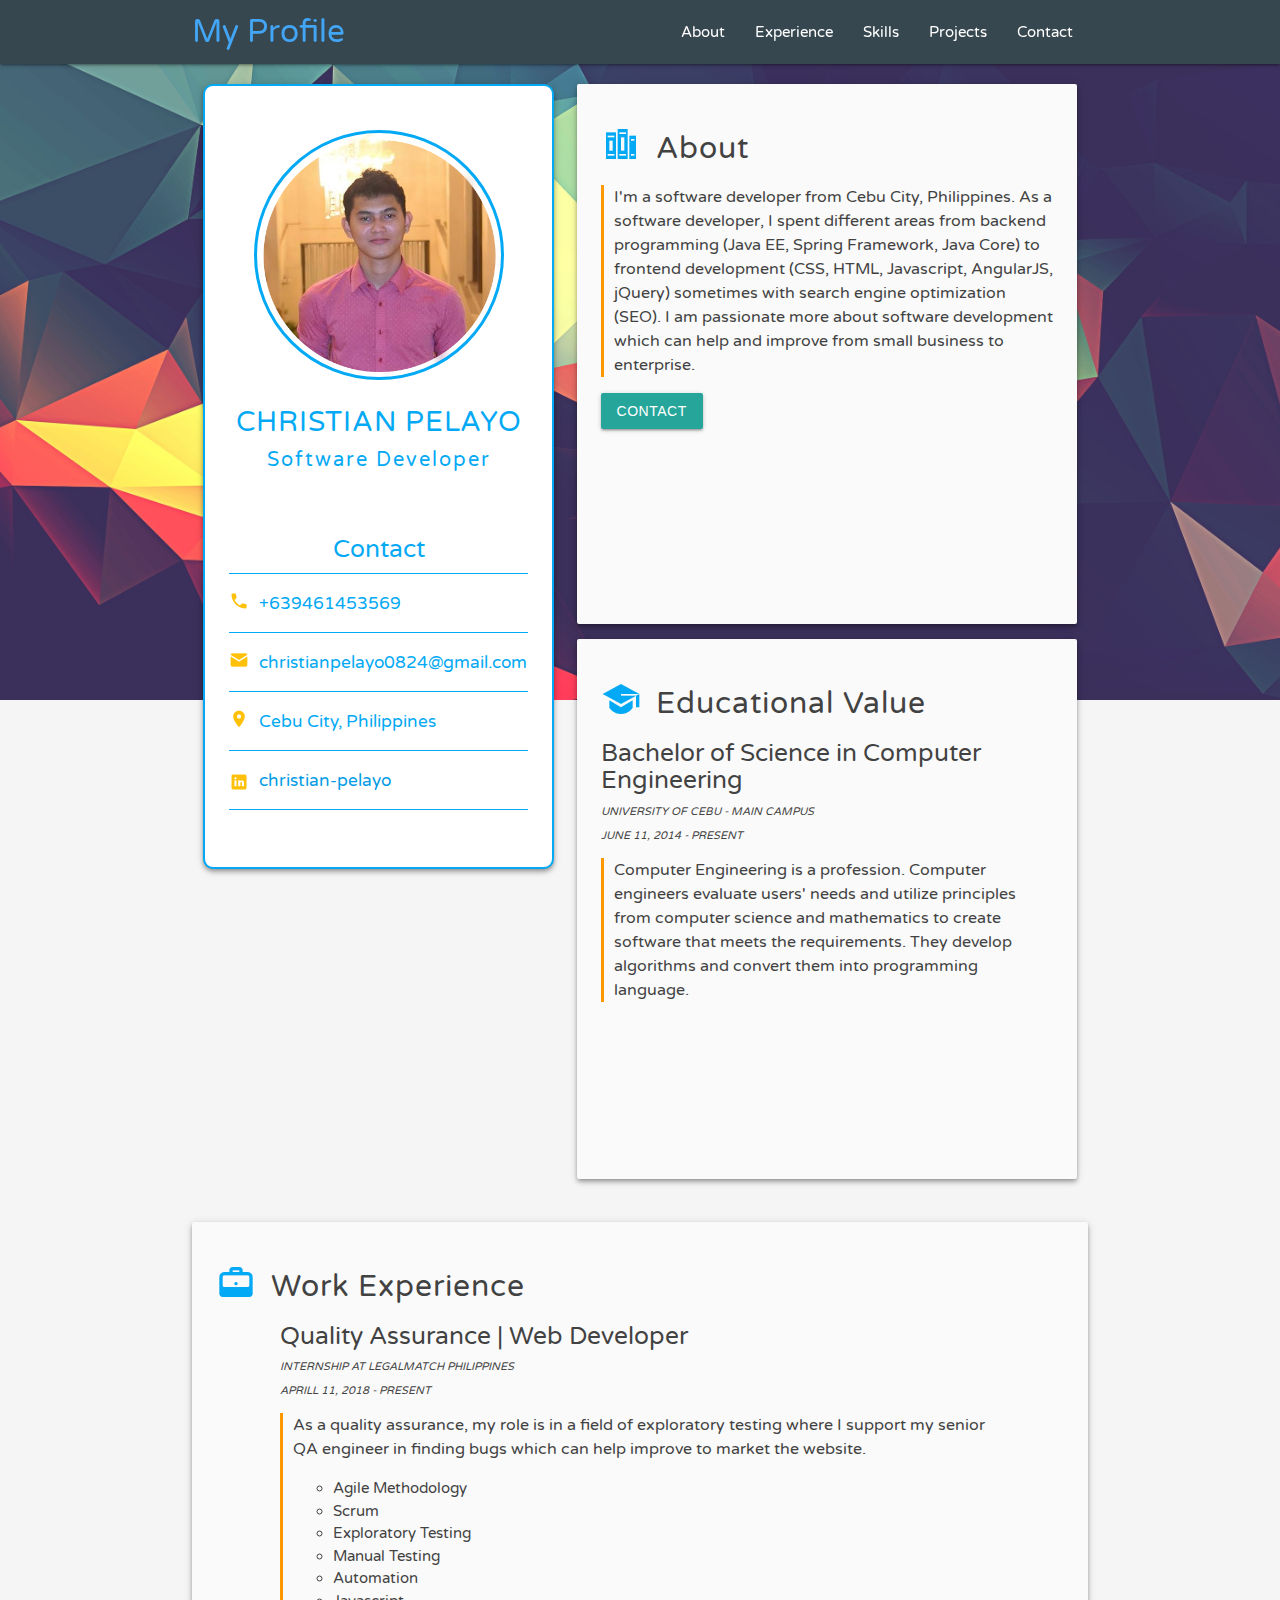
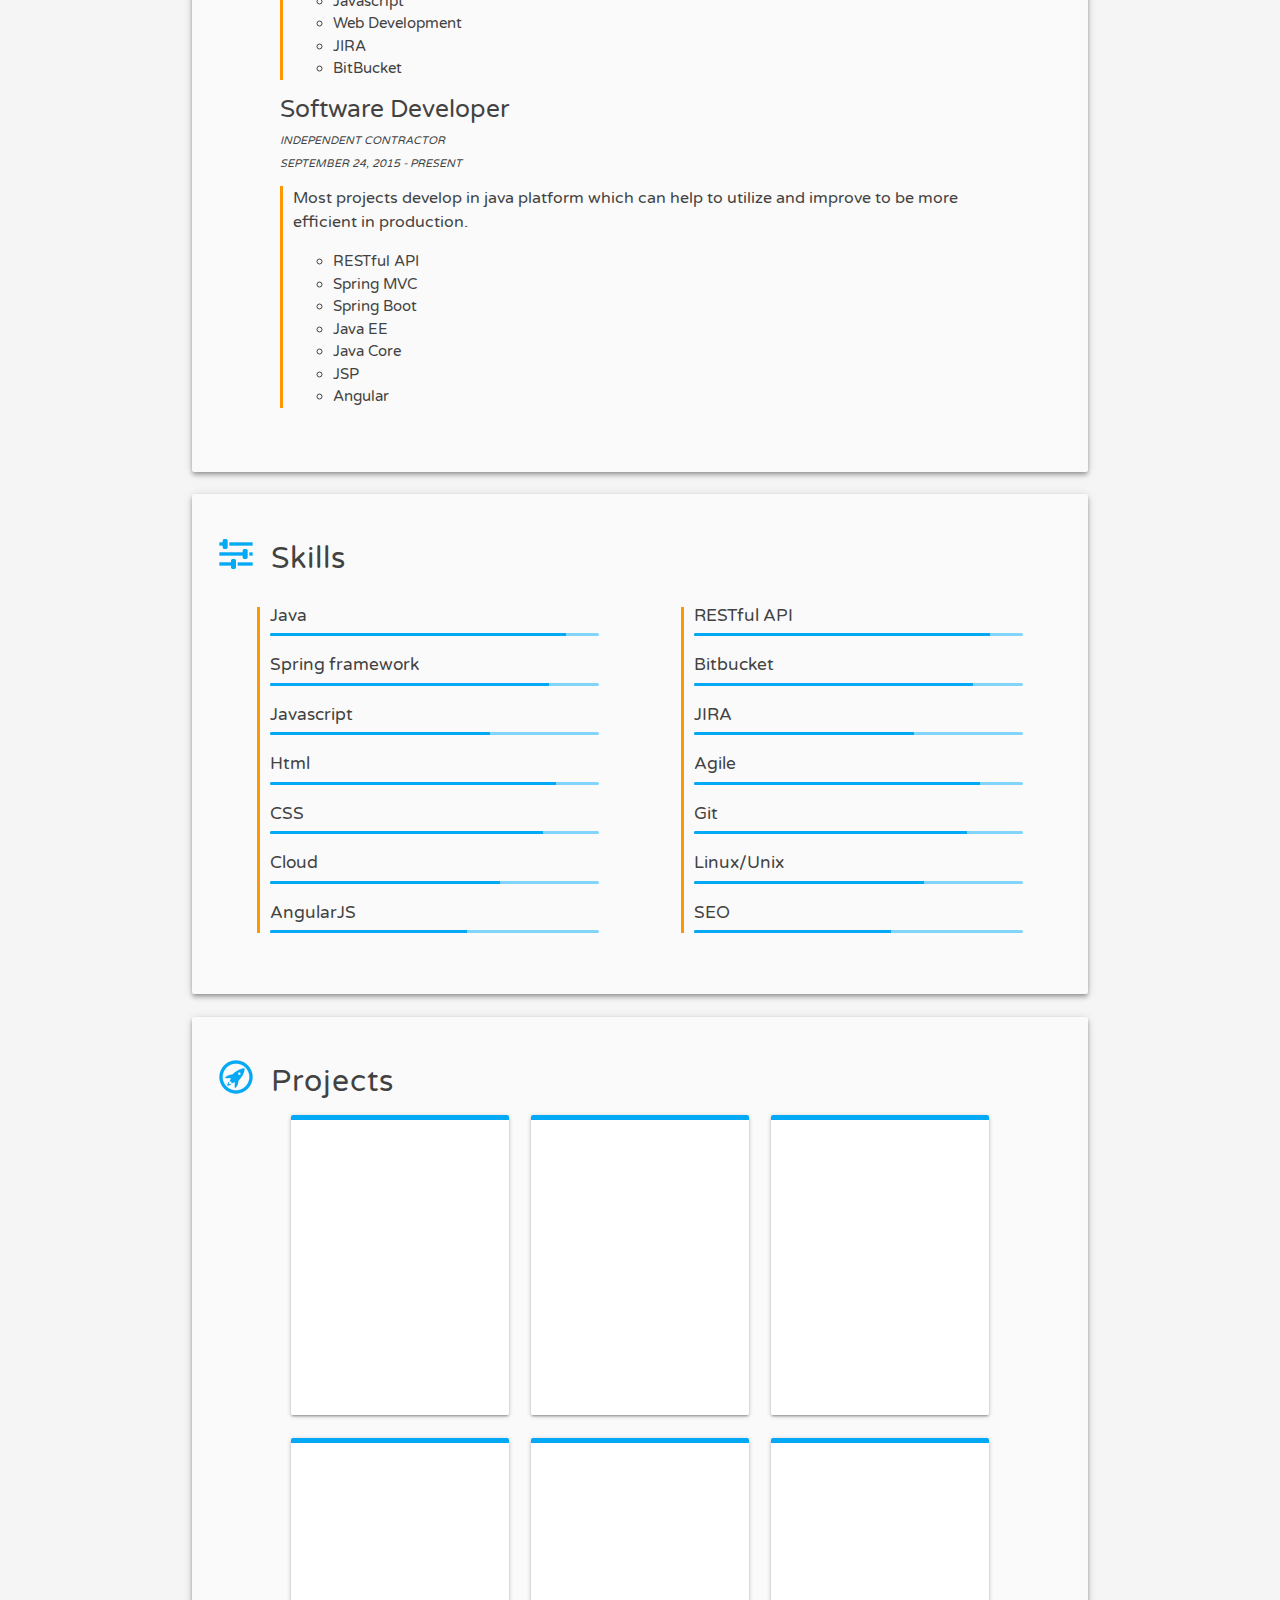
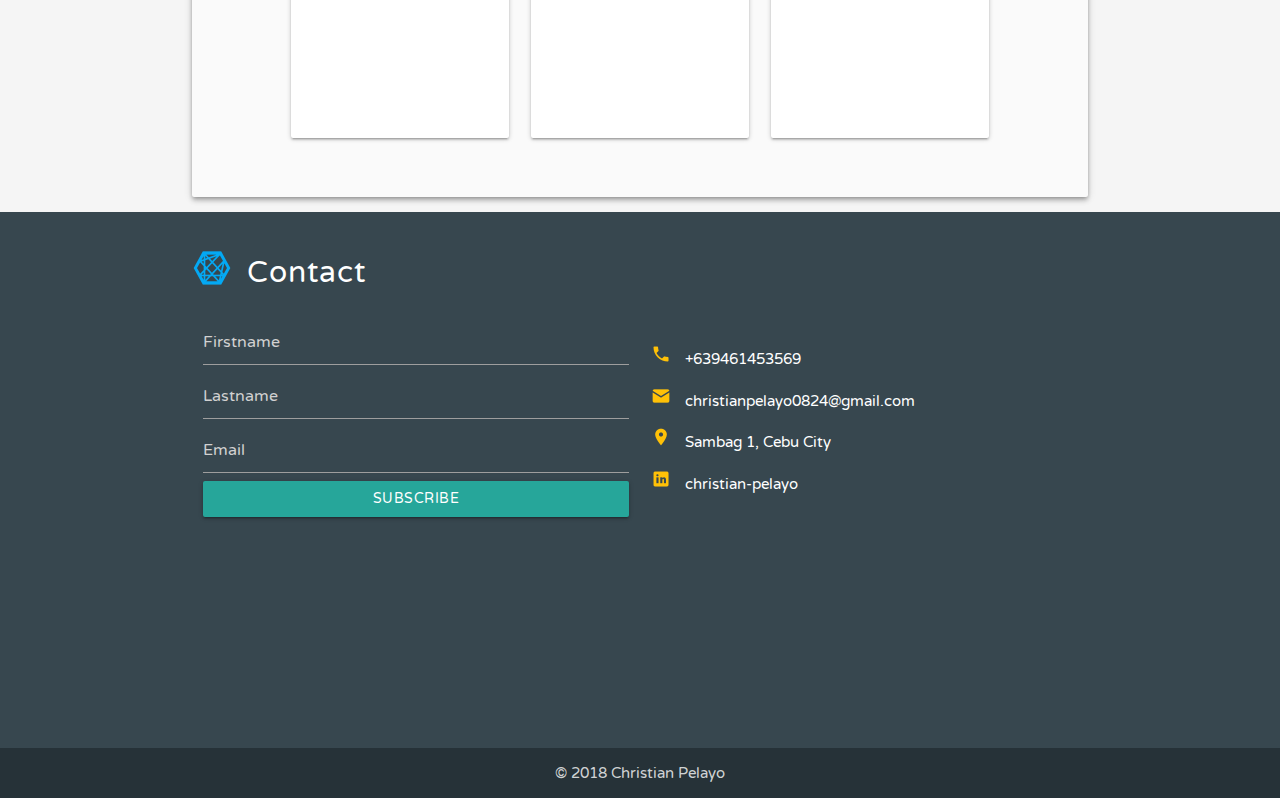
==== commit f0b3f725: "Change the size panel in project section" ====
--- a/public/index.html
+++ b/public/index.html
@@ -269,16 +269,22 @@
                     <h5 class="title-section">Projects</h5>
                     <div class="row">
                         <div class="container-panel">
-                            <div class="col s12 m12 l12">
-                                <div class="card small project-cards"></div>
-                            </div>
-                            <div class="col s12 m12 l6">
-                                <div class="card small project-cards"></div>
-                            </div>
-                            <div class="col s12 m12 l6">
-                                <div class="card small project-cards"></div>
-                            </div>
-                            <div class="col s12 m12 l12">
+                            <div class="col s12 m12 l4">
+                                <div class="card small project-cards"></div>
+                            </div>
+                            <div class="col s12 m12 l4">
+                                <div class="card small project-cards"></div>
+                            </div>
+                            <div class="col s12 m12 l4">
+                                <div class="card small project-cards"></div>
+                            </div>
+                            <div class="col s12 m12 l4">
+                                <div class="card small project-cards"></div>
+                            </div>
+                            <div class="col s12 m12 l4">
+                                <div class="card small project-cards"></div>
+                            </div>
+                            <div class="col s12 m12 l4">
                                 <div class="card small project-cards"></div>
                             </div>
                         </div>
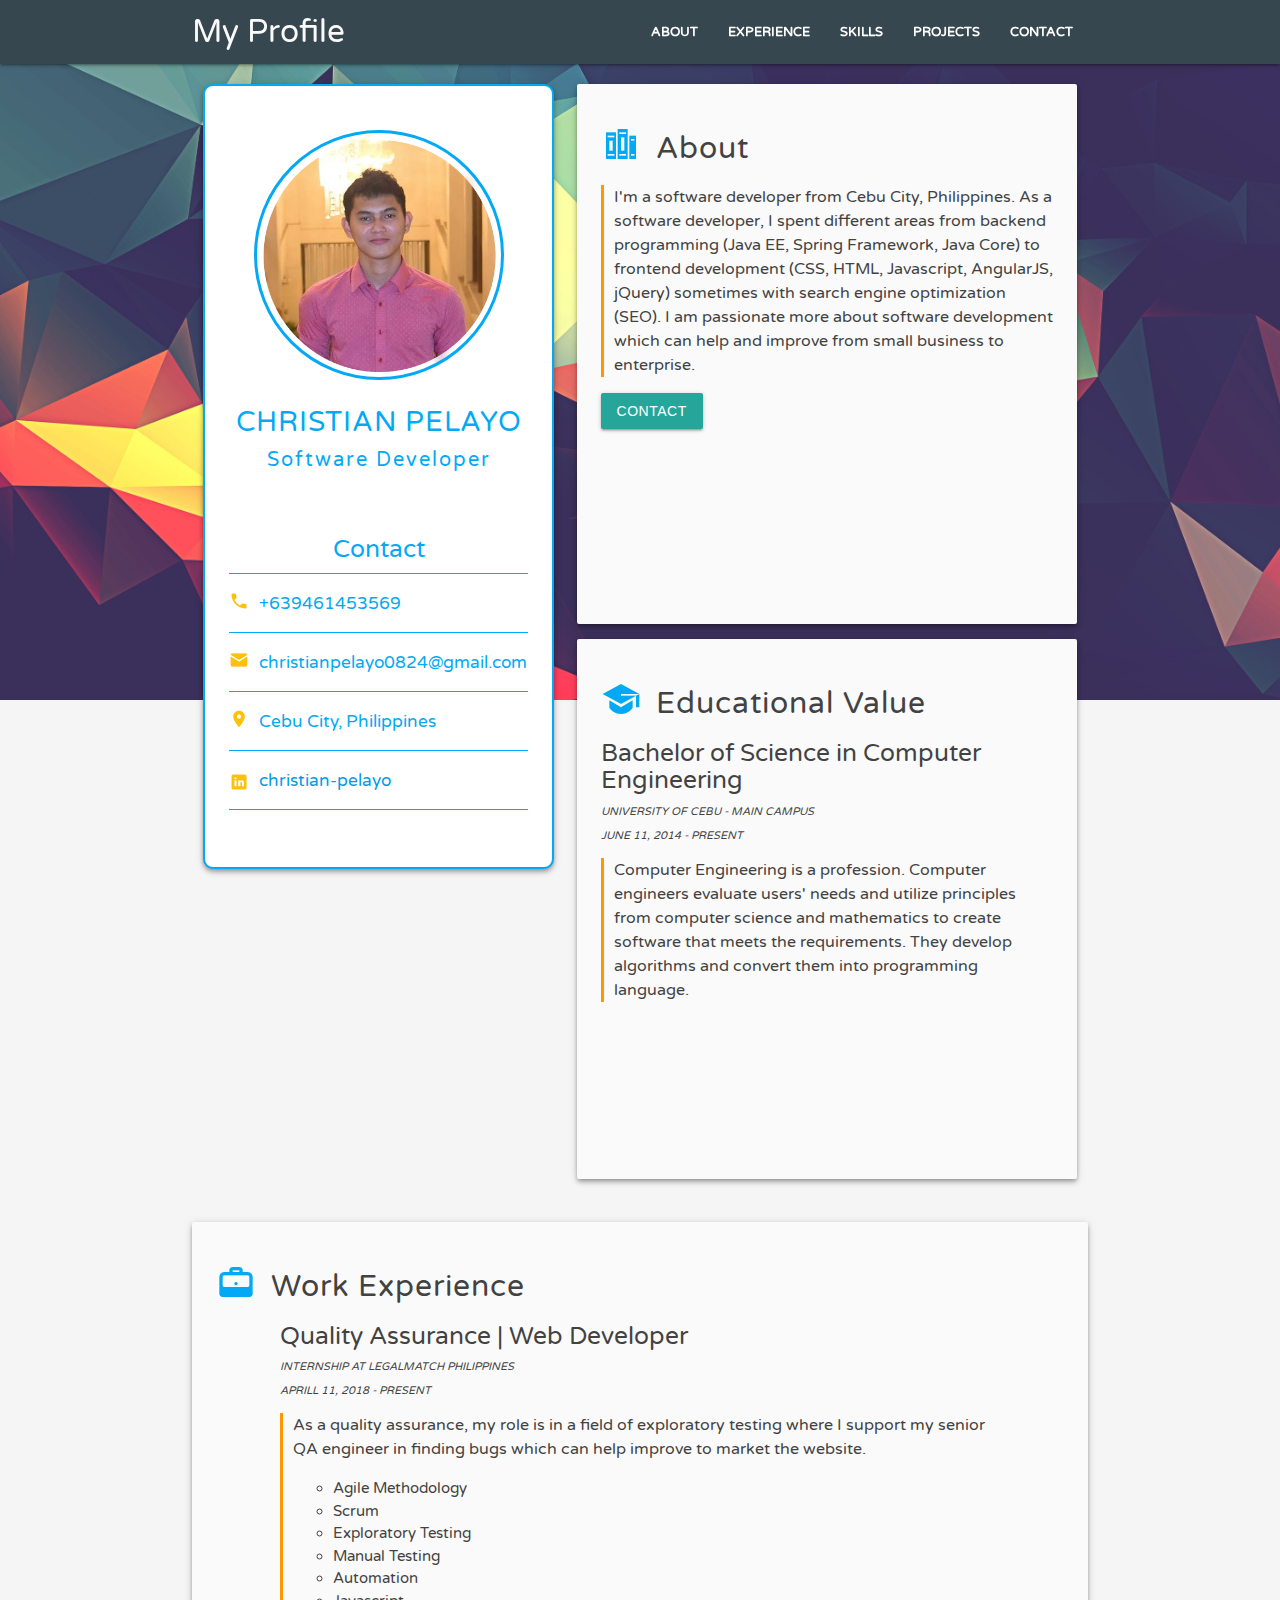
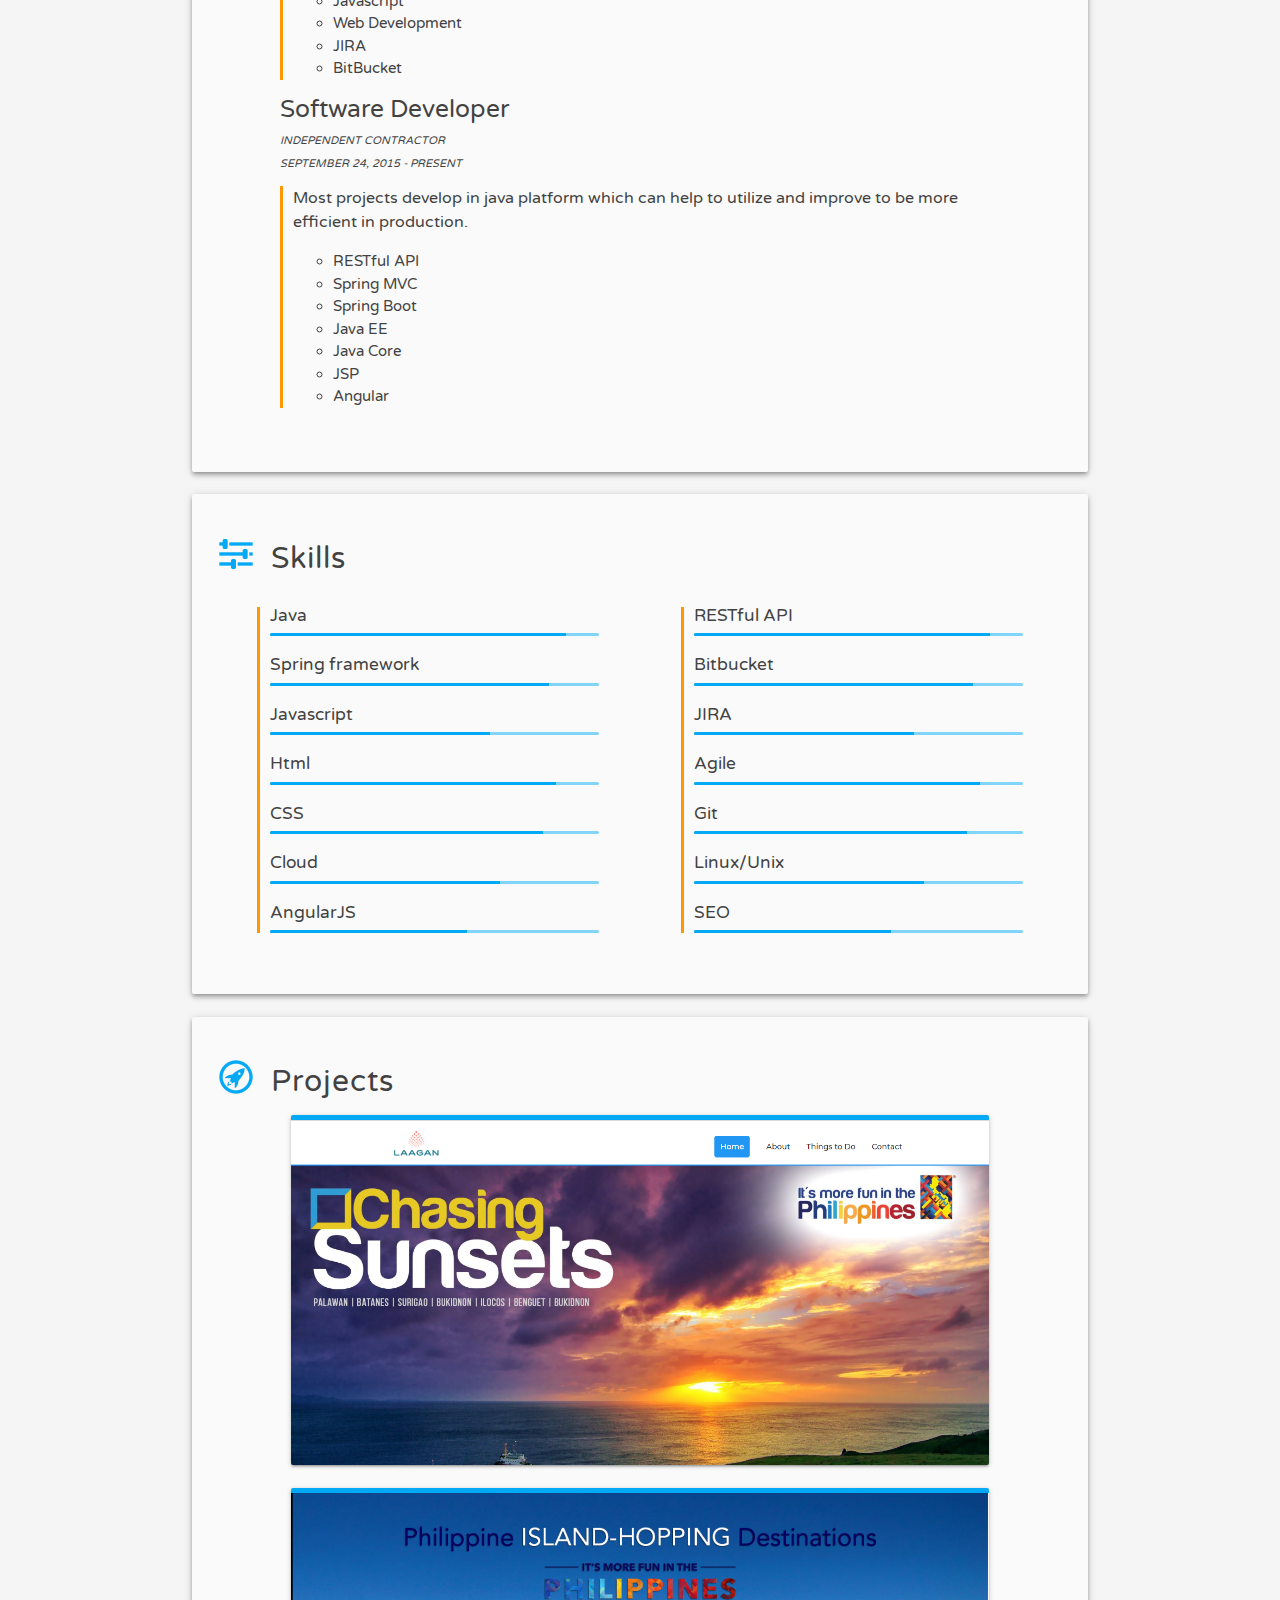
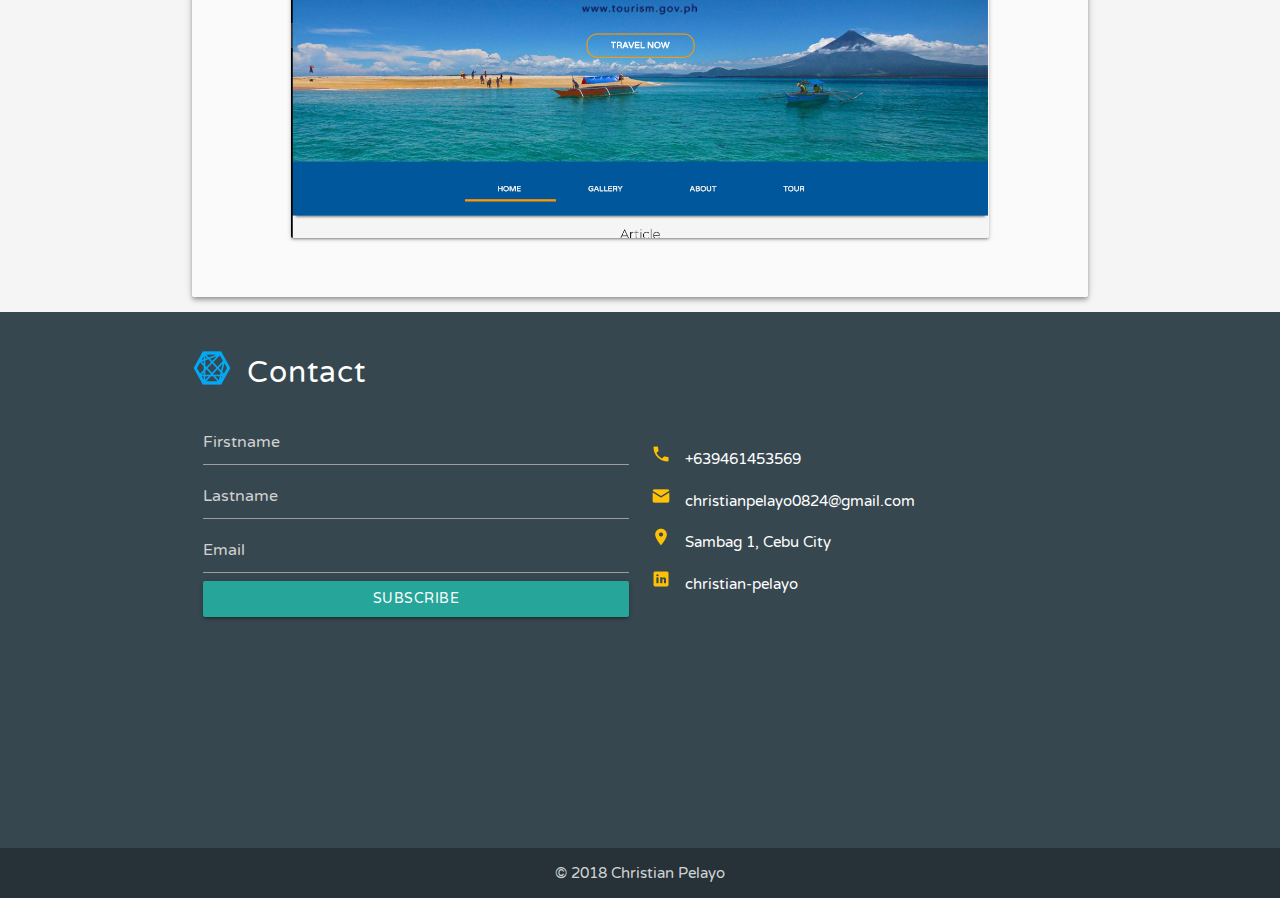
==== commit d8786c5e: "New update for myprofile" ====
--- a/public/index.html
+++ b/public/index.html
@@ -269,24 +269,24 @@
                     <h5 class="title-section">Projects</h5>
                     <div class="row">
                         <div class="container-panel">
-                            <div class="col s12 m12 l4">
+                            <div class="col s12 m12 l12">
+                                <div class="card small project-cards" id="project01"></div>
+                            </div>
+                            <div class="col s12 m12 l12">
+                                <div class="card small project-cards" id="project02"></div>
+                            </div>
+                            <!-- <div class="col s12 m12 l6">
                                 <div class="card small project-cards"></div>
                             </div>
-                            <div class="col s12 m12 l4">
+                            <div class="col s12 m12 l6">
                                 <div class="card small project-cards"></div>
                             </div>
-                            <div class="col s12 m12 l4">
+                            <div class="col s12 m12 l6">
                                 <div class="card small project-cards"></div>
                             </div>
-                            <div class="col s12 m12 l4">
+                            <div class="col s12 m12 l6">
                                 <div class="card small project-cards"></div>
-                            </div>
-                            <div class="col s12 m12 l4">
-                                <div class="card small project-cards"></div>
-                            </div>
-                            <div class="col s12 m12 l4">
-                                <div class="card small project-cards"></div>
-                            </div>
+                            </div> -->
                         </div>
                     </div>
                 </div>
--- a/public/css/style.css
+++ b/public/css/style.css
@@ -76,10 +76,18 @@
 }
 
 nav .brand-logo {
-    color: #42a5f5;
-}
-
-nav a:hover, a:active {
+    color: #fafafa;
+    font-weight: 300;
+
+}
+
+nav li>a {
+    text-transform: uppercase;
+    font-size: 0.857142857142857em;
+    font-weight: 600;
+}
+
+nav li>a:hover,li>a:active {
     color: #42a5f5;
     border-bottom: 3px solid #42a5f5;
 }
@@ -280,6 +288,20 @@
     border-top: #03a9f4 solid 5px;
 }
 
+#project01 {
+    background-image: url(../img/project01.png);
+    background-size: cover;
+    background-repeat: no-repeat;
+    height: 350px;
+}
+
+#project02 {
+    background-image: url(../img/project02.png);
+    background-size: cover;
+    background-repeat: no-repeat;
+    height: 350px;
+}
+
 /* ############################### */
 
 /* Contact section     */
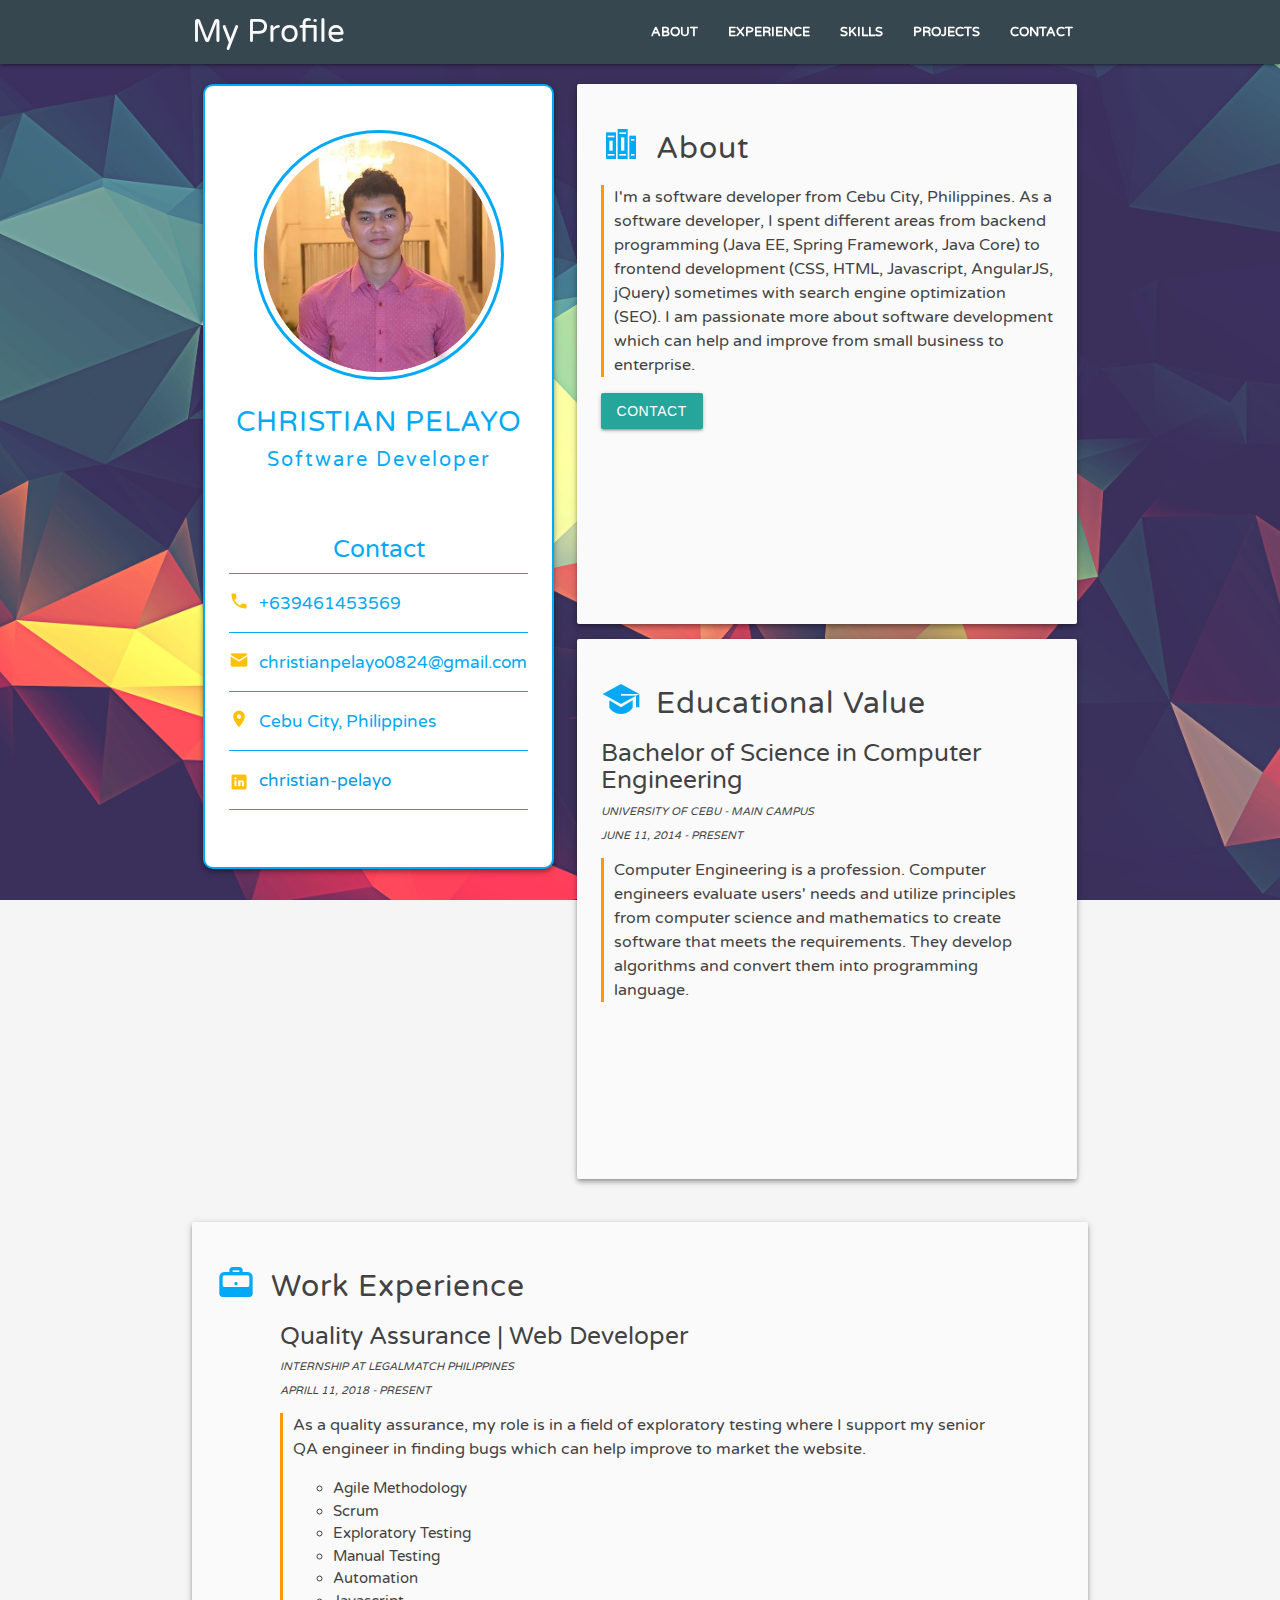
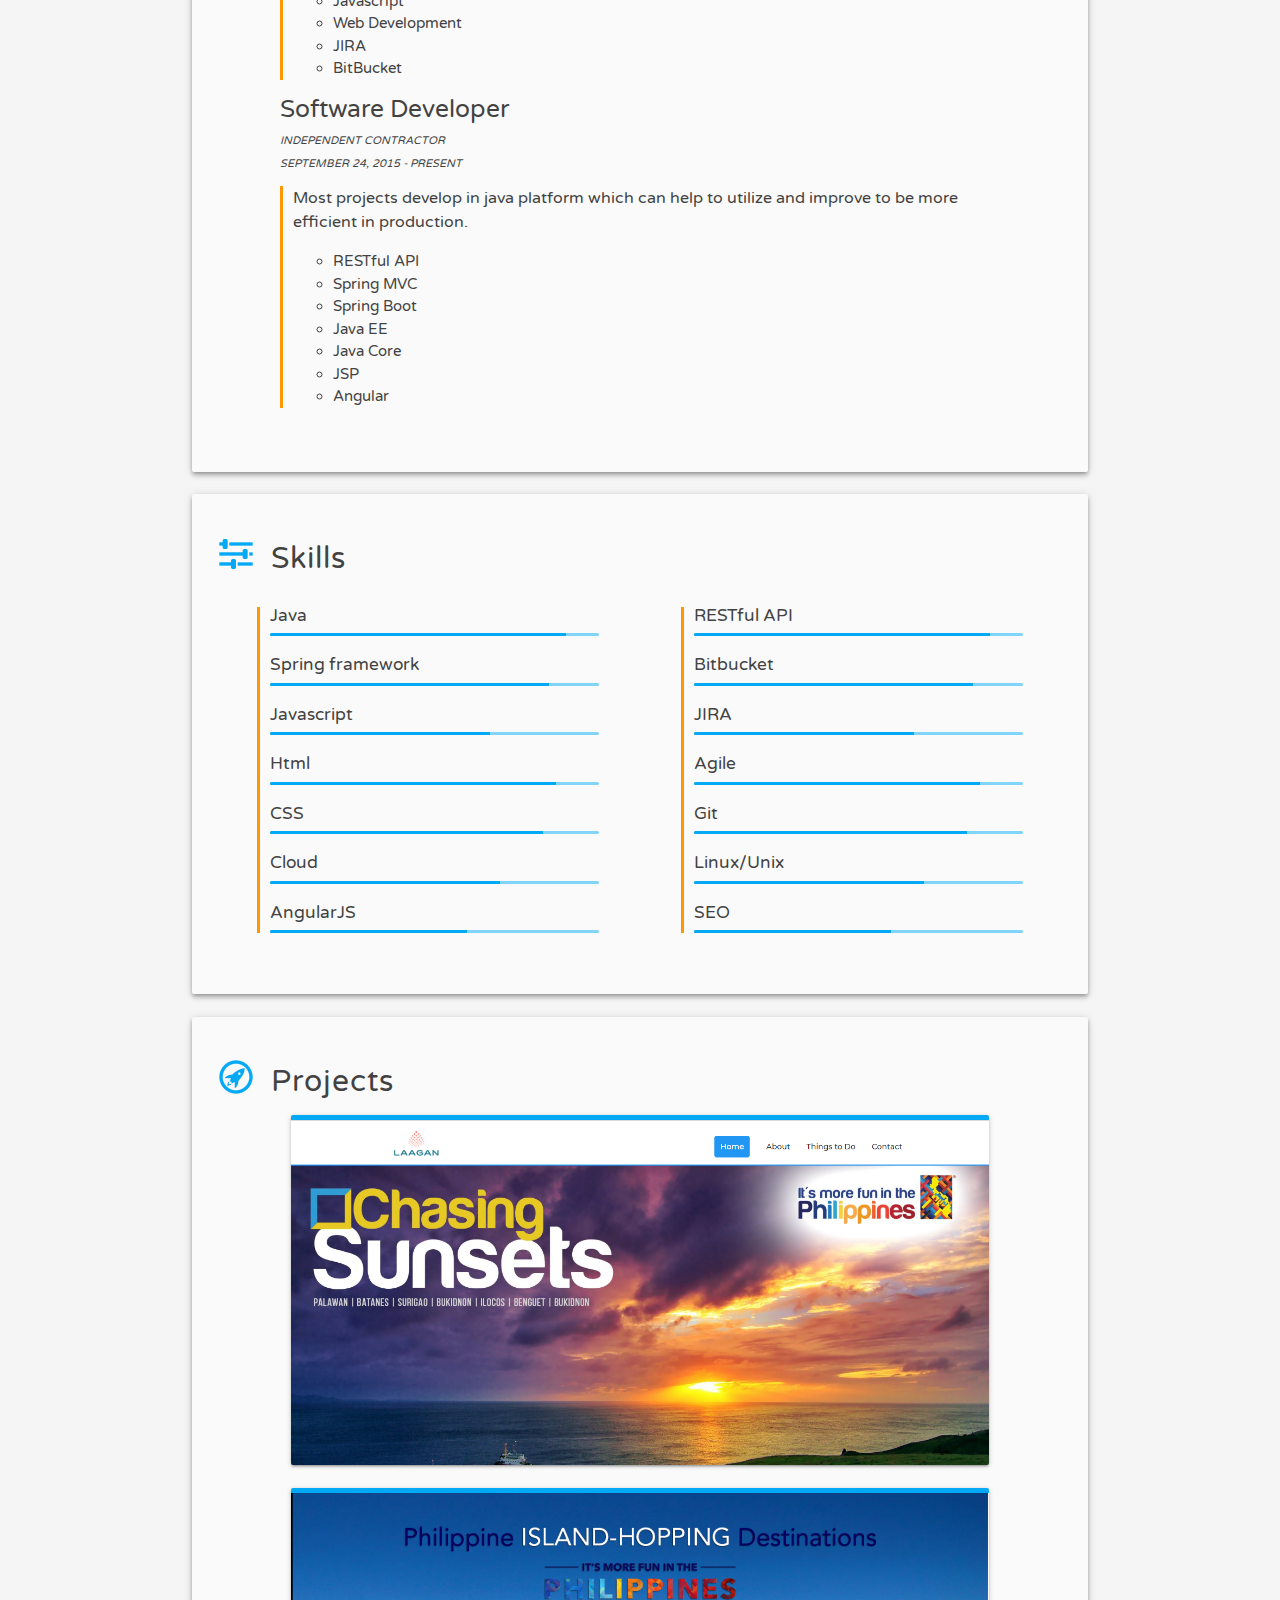
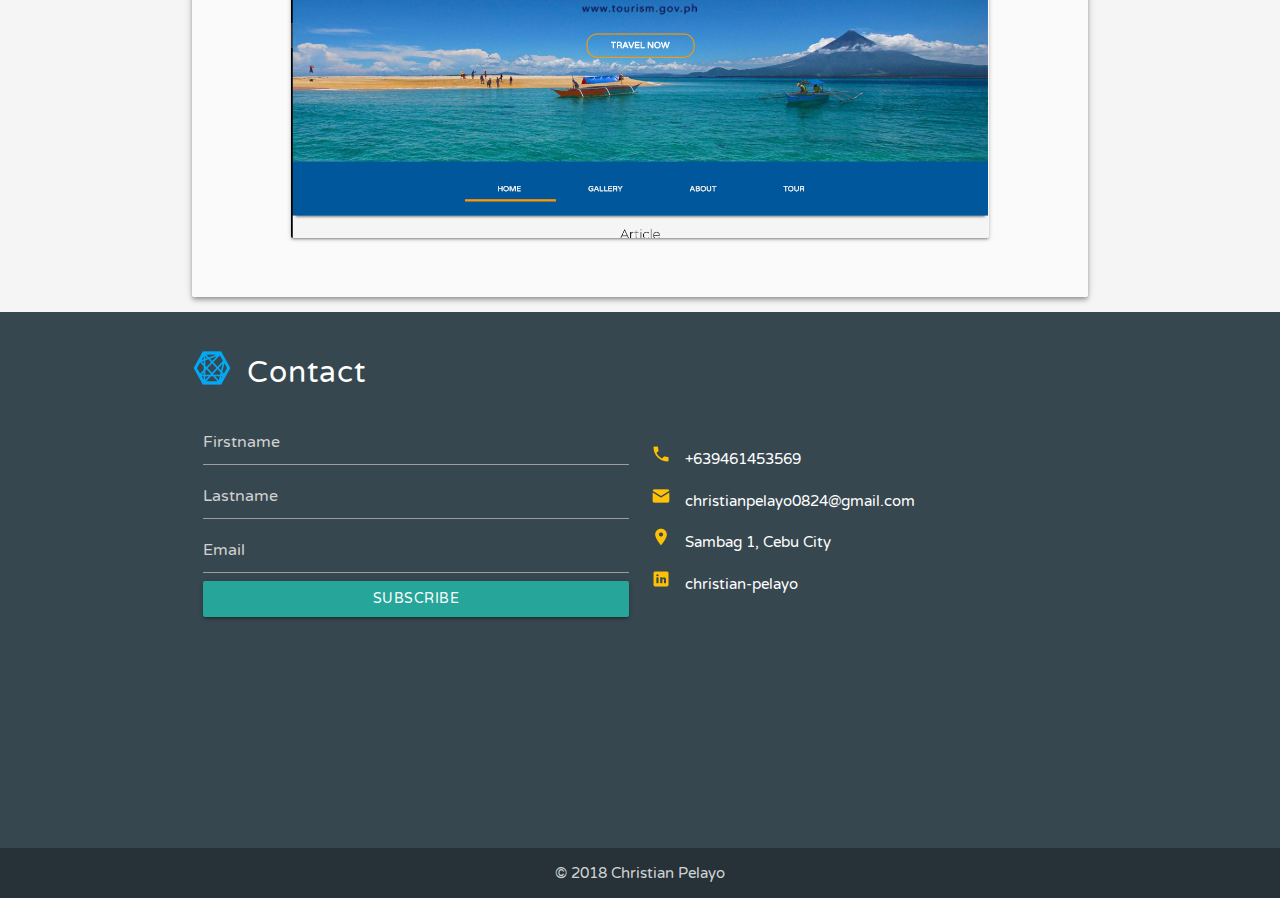
==== commit 8cc33e28: "First commit" ====
--- a/public/index.html
+++ b/public/index.html
@@ -1,357 +1,357 @@
-<!DOCTYPE html>
-<html lang="en">
-
-<head>
-    <link rel="stylesheet" href="css/materialize.min.css">
-    <link rel="stylesheet" href="css/style.css">
-    <meta charset="UTF-8">
-    <meta name="viewport" content="width=device-width, initial-scale=1.0">
-    <meta http-equiv="X-UA-Compatible" content="ie=edge">
-    <title>Christian Pelayo | Profile</title>
-</head>
-
-<body>
-    <header>
-        <div class="navbar-fixed">
-            <nav>
-                <div class="container">
-                    <div class="nav-wrapper">
-                        <a href="#" class="brand-logo">My Profile</a>
-                        <ul id="nav-mobile" class="right hide-on-med-and-down">
-                            <li>
-                                <a href="#about-section" class="">About</a>
-                            </li>
-                            <li>
-                                <a href="#experience-section">Experience</a>
-                            </li>
-                            <li>
-                                <a href="#skill-section">Skills</a>
-                            </li>
-                            <li>
-                                <a href="#project-section">Projects</a>
-                            </li>
-                            <li>
-                                <a href="#contact-section">Contact</a>
-                            </li>
-                        </ul>
-                    </div>
-                </div>
-            </nav>
-        </div>
-    </header>
-
-    <!-- Information and About Section -->
-    <span class="anchor" id="about-section"></span>
-    <section>
-        <div class="container">
-            <!-- Information div -->
-            <div class="row">
-                <div class="col s12 m12 l5" id="home">
-                    <div class="card-panel z-depth-2" id="information-div">
-                        <div class=" center">
-                            <img src="img/profile-circle.png" alt="" id="profile-image">
-                        </div>
-                        <div class="div" id="name-wrapper">
-                            <h5 class="thin center-align" id="myName">
-                                Christian Pelayo
-                            </h5>
-                            <h6 class="center-align" id="name-title">Software Developer</h6>
-                        </div>
-                        <div id="contact-information-wrapper">
-                            <div id="contact-information">
-                                <h5 class="center-align thin">Contact</h5>
-                                <hr>
-                                <img src="img/icons8-phone-20.png" alt="" id="icon">
-                                <h6 class="left-align">+639461453569</h6>
-                                <hr>
-                                <img src="img/icons8-new-post-20.png" alt="" id="icon">
-                                <h6 class="left-align">christianpelayo0824@gmail.com</h6>
-                                <hr>
-                                <img src="img/icons8-marker-20.png" alt="" id="icon">
-                                <h6 class="left-align">Cebu City, Philippines</h6>
-                                <hr>
-                                <img src="img/icons8-linkedin-20.png" alt="" id="icon">
-                                <a href="https://www.linkedin.com/in/christian-pelayo/">
-                                    <h6 class="left-align">christian-pelayo</h6>
-                                </a>
-                                <hr>
-                            </div>
-                        </div>
-                    </div>
-                </div>
-
-                <!-- About div -->
-                <div class="col s12 m12 l7">
-                    <div class="card-panel z-depth-2" id="about-div">
-                        <div class="icon-title-wrapper">
-                            <img class="title-icon" src="img/Courses.png" alt="" id="sample-two">
-                            <h5 class="title-section">About</h5>
-                        </div>
-                        <div class="div-wrapper">
-                            <p class="flow-text">I'm a software developer from Cebu City, Philippines. As a software developer, I spent different
-                                areas from backend programming (Java EE, Spring Framework, Java Core) to frontend development
-                                (CSS, HTML, Javascript, AngularJS, jQuery) sometimes with search engine optimization (SEO).
-                                I am passionate more about software development which can help and improve from small business
-                                to enterprise. </p>
-                        </div>
-                        <button class="btn">Contact</button>
-                    </div>
-
-                    <!-- Educational Value -->
-                    <div class="card-panel z-depth-2" id="educational-value-section">
-                        <div class="icon-title-wrapper">
-                            <img class="title-icon" src="img/Graduation Cap.png" alt="" id="sample-two">
-                            <h5 class="title-section">Educational Value</h5>
-                        </div>
-                        <div>
-                            <h5 class="">Bachelor of Science in Computer Engineering</h5>
-                            <h6>
-                                <strong></strong>University of Cebu - Main Campus</strong>
-                            </h6>
-                            <h6 class="thin">June 11, 2014 - Present</h6>
-                            <div class="div-wrapper">
-                                <p>Computer Engineering is a profession. Computer engineers evaluate users' needs and utilize
-                                    principles from computer science and mathematics to create software that meets the requirements.
-                                    They develop algorithms and convert them into programming language.</p>
-                            </div>
-                        </div>
-                    </div>
-                </div>
-            </div>
-            <!-- End of row -->
-        </div>
-        <!-- End Information Container -->
-    </section>
-    <!-- Work Experience -->
-    <span class="anchor" id="experience-section"></span>
-    <section>
-        <div class="container">
-            <div class="card-panel z-depth-2" id="work-experience-div">
-                <div class="icon-title-wrapper">
-                    <img class="title-icon" src="img/Business.png" alt="" id="sample-two">
-                    <h5 class="title-section">Work Experience</h5>
-                </div>
-                <div class="container-panel">
-                    <h5>Quality Assurance | Web Developer</h5>
-                    <h6>
-                        <strong>Internship at LegalMatch Philippines</strong>
-                    </h6>
-                    <h6 class="">Aprill 11, 2018 - Present</h6>
-                    <div class="div-wrapper">
-                        <p>As a quality assurance, my role is in a field of exploratory testing where I support my senior QA
-                            engineer in finding bugs which can help improve to market the website.</p>
-                        <ul>
-                            <li>Agile Methodology</li>
-                            <li>Scrum</li>
-                            <li>Exploratory Testing</li>
-                            <li>Manual Testing</li>
-                            <li>Automation</li>
-                            <li>Javascript</li>
-                            <li>Web Development</li>
-                            <li>JIRA</li>
-                            <li>BitBucket</li>
-                        </ul>
-                    </div>
-                    <h5 class="">Software Developer</h5>
-                    <h6>
-                        <strong>Independent Contractor</strong>
-                    </h6>
-                    <h6 class="thin">September 24, 2015 - Present</h6>
-                    <div class="div-wrapper">
-                        <p>Most projects develop in java platform which can help to utilize and improve to be more efficient
-                            in production.</p>
-                        <ul>
-                            <li>RESTful API</li>
-                            <li>Spring MVC</li>
-                            <li>Spring Boot</li>
-                            <li>Java EE</li>
-                            <li>Java Core</li>
-                            <li>JSP</li>
-                            <li>Angular</li>
-                        </ul>
-                    </div>
-                </div>
-            </div>
-        </div>
-    </section>
-
-    <!-- Skill Section -->
-    <span class="anchor" id="skill-section"></span>
-    <section>
-        <div class="container">
-            <div class="card-panel z-depth-2" id="skill-div">
-                <div class="icon-title-wrapper">
-                    <img class="title-icon" src="img/Horizontal Settings.png" alt="" id="sample-two">
-                    <h5 class="title-section">Skills</h5>
-                </div>
-                <div class="row">
-                    <div class="col l6 m6 s12">
-                        <div class="container-panel">
-                            <div class="div-wrapper">
-                                <h6>Java</h6>
-                                <div class="progress">
-                                    <div class="determinate" style="width: 90%"></div>
-                                </div>
-                                <h6>Spring framework</h6>
-                                <div class="progress">
-                                    <div class="determinate" style="width: 85%"></div>
-                                </div>
-                                <h6>Javascript</h6>
-                                <div class="progress">
-                                    <div class="determinate" style="width: 67%"></div>
-                                </div>
-                                <h6>Html</h6>
-                                <div class="progress">
-                                    <div class="determinate" style="width: 87%"></div>
-                                </div>
-                                <h6>CSS</h6>
-                                <div class="progress">
-                                    <div class="determinate" style="width: 83%"></div>
-                                </div>
-                                <h6>Cloud</h6>
-                                <div class="progress">
-                                    <div class="determinate" style="width: 70%"></div>
-                                </div>
-                                <h6>AngularJS</h6>
-                                <div class="progress">
-                                    <div class="determinate" style="width: 60%"></div>
-                                </div>
-                            </div>
-                        </div>
-                    </div>
-                    <div class="col l6 m6 s12">
-                        <div class="container-panel">
-                            <div class="div-wrapper">
-                                <h6>RESTful API</h6>
-                                <div class="progress">
-                                    <div class="determinate" style="width: 90%"></div>
-                                </div>
-                                <h6>Bitbucket</h6>
-                                <div class="progress">
-                                    <div class="determinate" style="width: 85%"></div>
-                                </div>
-                                <h6>JIRA</h6>
-                                <div class="progress">
-                                    <div class="determinate" style="width: 67%"></div>
-                                </div>
-                                <h6>Agile</h6>
-                                <div class="progress">
-                                    <div class="determinate" style="width: 87%"></div>
-                                </div>
-                                <h6>Git</h6>
-                                <div class="progress">
-                                    <div class="determinate" style="width: 83%"></div>
-                                </div>
-                                <h6>Linux/Unix</h6>
-                                <div class="progress">
-                                    <div class="determinate" style="width: 70%"></div>
-                                </div>
-                                <h6>SEO</h6>
-                                <div class="progress">
-                                    <div class="determinate" style="width: 60%"></div>
-                                </div>
-                            </div>
-                        </div>
-                    </div>
-                </div>
-            </div>
-        </div>
-    </section>
-
-    <!-- Project Section -->
-    <span class="anchor" id="project-section"></span>
-
-    <section>
-        <div class="container">
-            <div class="card-panel z-depth-2" id="project-div">
-                <div class="icon-title-wrapper">
-                    <img class="title-icon" src="img/Launchpad.png" alt="" id="sample-two">
-                    <h5 class="title-section">Projects</h5>
-                    <div class="row">
-                        <div class="container-panel">
-                            <div class="col s12 m12 l12">
-                                <div class="card small project-cards" id="project01"></div>
-                            </div>
-                            <div class="col s12 m12 l12">
-                                <div class="card small project-cards" id="project02"></div>
-                            </div>
-                            <!-- <div class="col s12 m12 l6">
-                                <div class="card small project-cards"></div>
-                            </div>
-                            <div class="col s12 m12 l6">
-                                <div class="card small project-cards"></div>
-                            </div>
-                            <div class="col s12 m12 l6">
-                                <div class="card small project-cards"></div>
-                            </div>
-                            <div class="col s12 m12 l6">
-                                <div class="card small project-cards"></div>
-                            </div> -->
-                        </div>
-                    </div>
-                </div>
-            </div>
-        </div>
-    </section>
-
-    <!-- Footer -->
-    <span class="" id="contact-section"></span>
-    <footer class="page-footer">
-        <div id="sub-footer">
-            <div class="container">
-                <div class="icon-title-wrapper">
-                    <img class="title-icon" src="img/Connect Develop.png" alt="" id="sample-two">
-                    <h5 class="title-section">Contact</h5>
-                </div>
-            </div>
-            <div class="container">
-                <div class=" row">
-                    <div class="col l6" id="contact-left-panel">
-                        <input type="text" placeholder="Firstname">
-                        <br>
-                        <input type="text" placeholder="Lastname">
-                        <br>
-                        <input type="email" placeholder="Email">
-                        <button type="submit" class="btn">Subscribe</button>
-                    </div>
-                    <div class="col l6" id="contact-right-panel">
-                        <ul>
-                            <li>
-                                <img src="img/icons8-phone-20.png" alt="">
-                            </li>
-                            <li>+639461453569</li>
-                        </ul>
-                        <ul>
-                            <li>
-                                <img src="img/icons8-new-post-20.png" alt="">
-                            </li>
-                            <li>christianpelayo0824@gmail.com</li>
-                        </ul>
-                        <ul>
-                            <li>
-                                <img src="img/icons8-marker-20.png" alt="">
-                            </li>
-                            <li>Sambag 1, Cebu City</li>
-                        </ul>
-                        <ul>
-                            <li>
-                                <img src="img/icons8-linkedin-20.png" alt="">
-                            </li>
-                            <li>
-                                <a href="https://www.linkedin.com/in/christian-pelayo/"> christian-pelayo</a>
-                            </li>
-                        </ul>
-                    </div>
-                </div>
-            </div>
-        </div>
-        <div class="footer-copyright">
-            <div class="container center">
-                &copy; 2018 Christian Pelayo
-            </div>
-        </div>
-    </footer>
-    <script src="js/script.js"></script>
-</body>
-
+<!DOCTYPE html>
+<html lang="en">
+
+<head>
+    <link rel="stylesheet" href="css/materialize.min.css">
+    <link rel="stylesheet" href="css/style.css">
+    <meta charset="UTF-8">
+    <meta name="viewport" content="width=device-width, initial-scale=1.0">
+    <meta http-equiv="X-UA-Compatible" content="ie=edge">
+    <title>Christian Pelayo | Profile</title>
+</head>
+
+<body>
+    <header>
+        <div class="navbar-fixed">
+            <nav>
+                <div class="container">
+                    <div class="nav-wrapper">
+                        <a href="#" class="brand-logo">My Profile</a>
+                        <ul id="nav-mobile" class="right hide-on-med-and-down">
+                            <li>
+                                <a href="#about-section" class="">About</a>
+                            </li>
+                            <li>
+                                <a href="#experience-section">Experience</a>
+                            </li>
+                            <li>
+                                <a href="#skill-section">Skills</a>
+                            </li>
+                            <li>
+                                <a href="#project-section">Projects</a>
+                            </li>
+                            <li>
+                                <a href="#contact-section">Contact</a>
+                            </li>
+                        </ul>
+                    </div>
+                </div>
+            </nav>
+        </div>
+    </header>
+
+    <!-- Information and About Section -->
+    <span class="anchor" id="about-section"></span>
+    <section>
+        <div class="container">
+            <!-- Information div -->
+            <div class="row">
+                <div class="col s12 m12 l5" id="home">
+                    <div class="card-panel z-depth-2" id="information-div">
+                        <div class=" center">
+                            <img src="img/profile-circle.png" alt="" id="profile-image">
+                        </div>
+                        <div class="div" id="name-wrapper">
+                            <h5 class="thin center-align" id="myName">
+                                Christian Pelayo
+                            </h5>
+                            <h6 class="center-align" id="name-title">Software Developer</h6>
+                        </div>
+                        <div id="contact-information-wrapper">
+                            <div id="contact-information">
+                                <h5 class="center-align thin">Contact</h5>
+                                <hr>
+                                <img src="img/icons8-phone-20.png" alt="" id="icon">
+                                <h6 class="left-align">+639461453569</h6>
+                                <hr>
+                                <img src="img/icons8-new-post-20.png" alt="" id="icon">
+                                <h6 class="left-align">christianpelayo0824@gmail.com</h6>
+                                <hr>
+                                <img src="img/icons8-marker-20.png" alt="" id="icon">
+                                <h6 class="left-align">Cebu City, Philippines</h6>
+                                <hr>
+                                <img src="img/icons8-linkedin-20.png" alt="" id="icon">
+                                <a href="https://www.linkedin.com/in/christian-pelayo/">
+                                    <h6 class="left-align">christian-pelayo</h6>
+                                </a>
+                                <hr>
+                            </div>
+                        </div>
+                    </div>
+                </div>
+
+                <!-- About div -->
+                <div class="col s12 m12 l7">
+                    <div class="card-panel z-depth-2" id="about-div">
+                        <div class="icon-title-wrapper">
+                            <img class="title-icon" src="img/Courses.png" alt="" id="sample-two">
+                            <h5 class="title-section">About</h5>
+                        </div>
+                        <div class="div-wrapper">
+                            <p class="flow-text">I'm a software developer from Cebu City, Philippines. As a software developer, I spent different
+                                areas from backend programming (Java EE, Spring Framework, Java Core) to frontend development
+                                (CSS, HTML, Javascript, AngularJS, jQuery) sometimes with search engine optimization (SEO).
+                                I am passionate more about software development which can help and improve from small business
+                                to enterprise. </p>
+                        </div>
+                        <button class="btn">Contact</button>
+                    </div>
+
+                    <!-- Educational Value -->
+                    <div class="card-panel z-depth-2" id="educational-value-section">
+                        <div class="icon-title-wrapper">
+                            <img class="title-icon" src="img/Graduation Cap.png" alt="" id="sample-two">
+                            <h5 class="title-section">Educational Value</h5>
+                        </div>
+                        <div>
+                            <h5 class="">Bachelor of Science in Computer Engineering</h5>
+                            <h6>
+                                <strong></strong>University of Cebu - Main Campus</strong>
+                            </h6>
+                            <h6 class="thin">June 11, 2014 - Present</h6>
+                            <div class="div-wrapper">
+                                <p>Computer Engineering is a profession. Computer engineers evaluate users' needs and utilize
+                                    principles from computer science and mathematics to create software that meets the requirements.
+                                    They develop algorithms and convert them into programming language.</p>
+                            </div>
+                        </div>
+                    </div>
+                </div>
+            </div>
+            <!-- End of row -->
+        </div>
+        <!-- End Information Container -->
+    </section>
+    <!-- Work Experience -->
+    <span class="anchor" id="experience-section"></span>
+    <section>
+        <div class="container">
+            <div class="card-panel z-depth-2" id="work-experience-div">
+                <div class="icon-title-wrapper">
+                    <img class="title-icon" src="img/Business.png" alt="" id="sample-two">
+                    <h5 class="title-section">Work Experience</h5>
+                </div>
+                <div class="container-panel">
+                    <h5>Quality Assurance | Web Developer</h5>
+                    <h6>
+                        <strong>Internship at LegalMatch Philippines</strong>
+                    </h6>
+                    <h6 class="">Aprill 11, 2018 - Present</h6>
+                    <div class="div-wrapper">
+                        <p>As a quality assurance, my role is in a field of exploratory testing where I support my senior QA
+                            engineer in finding bugs which can help improve to market the website.</p>
+                        <ul>
+                            <li>Agile Methodology</li>
+                            <li>Scrum</li>
+                            <li>Exploratory Testing</li>
+                            <li>Manual Testing</li>
+                            <li>Automation</li>
+                            <li>Javascript</li>
+                            <li>Web Development</li>
+                            <li>JIRA</li>
+                            <li>BitBucket</li>
+                        </ul>
+                    </div>
+                    <h5 class="">Software Developer</h5>
+                    <h6>
+                        <strong>Independent Contractor</strong>
+                    </h6>
+                    <h6 class="thin">September 24, 2015 - Present</h6>
+                    <div class="div-wrapper">
+                        <p>Most projects develop in java platform which can help to utilize and improve to be more efficient
+                            in production.</p>
+                        <ul>
+                            <li>RESTful API</li>
+                            <li>Spring MVC</li>
+                            <li>Spring Boot</li>
+                            <li>Java EE</li>
+                            <li>Java Core</li>
+                            <li>JSP</li>
+                            <li>Angular</li>
+                        </ul>
+                    </div>
+                </div>
+            </div>
+        </div>
+    </section>
+
+    <!-- Skill Section -->
+    <span class="anchor" id="skill-section"></span>
+    <section>
+        <div class="container">
+            <div class="card-panel z-depth-2" id="skill-div">
+                <div class="icon-title-wrapper">
+                    <img class="title-icon" src="img/Horizontal Settings.png" alt="" id="sample-two">
+                    <h5 class="title-section">Skills</h5>
+                </div>
+                <div class="row">
+                    <div class="col l6 m6 s12">
+                        <div class="container-panel">
+                            <div class="div-wrapper">
+                                <h6>Java</h6>
+                                <div class="progress">
+                                    <div class="determinate" style="width: 90%"></div>
+                                </div>
+                                <h6>Spring framework</h6>
+                                <div class="progress">
+                                    <div class="determinate" style="width: 85%"></div>
+                                </div>
+                                <h6>Javascript</h6>
+                                <div class="progress">
+                                    <div class="determinate" style="width: 67%"></div>
+                                </div>
+                                <h6>Html</h6>
+                                <div class="progress">
+                                    <div class="determinate" style="width: 87%"></div>
+                                </div>
+                                <h6>CSS</h6>
+                                <div class="progress">
+                                    <div class="determinate" style="width: 83%"></div>
+                                </div>
+                                <h6>Cloud</h6>
+                                <div class="progress">
+                                    <div class="determinate" style="width: 70%"></div>
+                                </div>
+                                <h6>AngularJS</h6>
+                                <div class="progress">
+                                    <div class="determinate" style="width: 60%"></div>
+                                </div>
+                            </div>
+                        </div>
+                    </div>
+                    <div class="col l6 m6 s12">
+                        <div class="container-panel">
+                            <div class="div-wrapper">
+                                <h6>RESTful API</h6>
+                                <div class="progress">
+                                    <div class="determinate" style="width: 90%"></div>
+                                </div>
+                                <h6>Bitbucket</h6>
+                                <div class="progress">
+                                    <div class="determinate" style="width: 85%"></div>
+                                </div>
+                                <h6>JIRA</h6>
+                                <div class="progress">
+                                    <div class="determinate" style="width: 67%"></div>
+                                </div>
+                                <h6>Agile</h6>
+                                <div class="progress">
+                                    <div class="determinate" style="width: 87%"></div>
+                                </div>
+                                <h6>Git</h6>
+                                <div class="progress">
+                                    <div class="determinate" style="width: 83%"></div>
+                                </div>
+                                <h6>Linux/Unix</h6>
+                                <div class="progress">
+                                    <div class="determinate" style="width: 70%"></div>
+                                </div>
+                                <h6>SEO</h6>
+                                <div class="progress">
+                                    <div class="determinate" style="width: 60%"></div>
+                                </div>
+                            </div>
+                        </div>
+                    </div>
+                </div>
+            </div>
+        </div>
+    </section>
+
+    <!-- Project Section -->
+    <span class="anchor" id="project-section"></span>
+
+    <section>
+        <div class="container">
+            <div class="card-panel z-depth-2" id="project-div">
+                <div class="icon-title-wrapper">
+                    <img class="title-icon" src="img/Launchpad.png" alt="" id="sample-two">
+                    <h5 class="title-section">Projects</h5>
+                    <div class="row">
+                        <div class="container-panel">
+                            <div class="col s12 m12 l12">
+                                <div class="card small project-cards" id="project01"></div>
+                            </div>
+                            <div class="col s12 m12 l12">
+                                <div class="card small project-cards" id="project02"></div>
+                            </div>
+                            <!-- <div class="col s12 m12 l6">
+                                <div class="card small project-cards"></div>
+                            </div>
+                            <div class="col s12 m12 l6">
+                                <div class="card small project-cards"></div>
+                            </div>
+                            <div class="col s12 m12 l6">
+                                <div class="card small project-cards"></div>
+                            </div>
+                            <div class="col s12 m12 l6">
+                                <div class="card small project-cards"></div>
+                            </div> -->
+                        </div>
+                    </div>
+                </div>
+            </div>
+        </div>
+    </section>
+
+    <!-- Footer -->
+    <span class="" id="contact-section"></span>
+    <footer class="page-footer">
+        <div id="sub-footer">
+            <div class="container">
+                <div class="icon-title-wrapper">
+                    <img class="title-icon" src="img/Connect Develop.png" alt="" id="sample-two">
+                    <h5 class="title-section">Contact</h5>
+                </div>
+            </div>
+            <div class="container">
+                <div class=" row">
+                    <div class="col l6" id="contact-left-panel">
+                        <input type="text" placeholder="Firstname">
+                        <br>
+                        <input type="text" placeholder="Lastname">
+                        <br>
+                        <input type="email" placeholder="Email">
+                        <button type="submit" class="btn">Subscribe</button>
+                    </div>
+                    <div class="col l6" id="contact-right-panel">
+                        <ul>
+                            <li>
+                                <img src="img/icons8-phone-20.png" alt="">
+                            </li>
+                            <li>+639461453569</li>
+                        </ul>
+                        <ul>
+                            <li>
+                                <img src="img/icons8-new-post-20.png" alt="">
+                            </li>
+                            <li>christianpelayo0824@gmail.com</li>
+                        </ul>
+                        <ul>
+                            <li>
+                                <img src="img/icons8-marker-20.png" alt="">
+                            </li>
+                            <li>Sambag 1, Cebu City</li>
+                        </ul>
+                        <ul>
+                            <li>
+                                <img src="img/icons8-linkedin-20.png" alt="">
+                            </li>
+                            <li>
+                                <a href="https://www.linkedin.com/in/christian-pelayo/"> christian-pelayo</a>
+                            </li>
+                        </ul>
+                    </div>
+                </div>
+            </div>
+        </div>
+        <div class="footer-copyright">
+            <div class="container center">
+                &copy; 2018 Christian Pelayo
+            </div>
+        </div>
+    </footer>
+    <script src="js/script.js"></script>
+</body>
+
 </html>